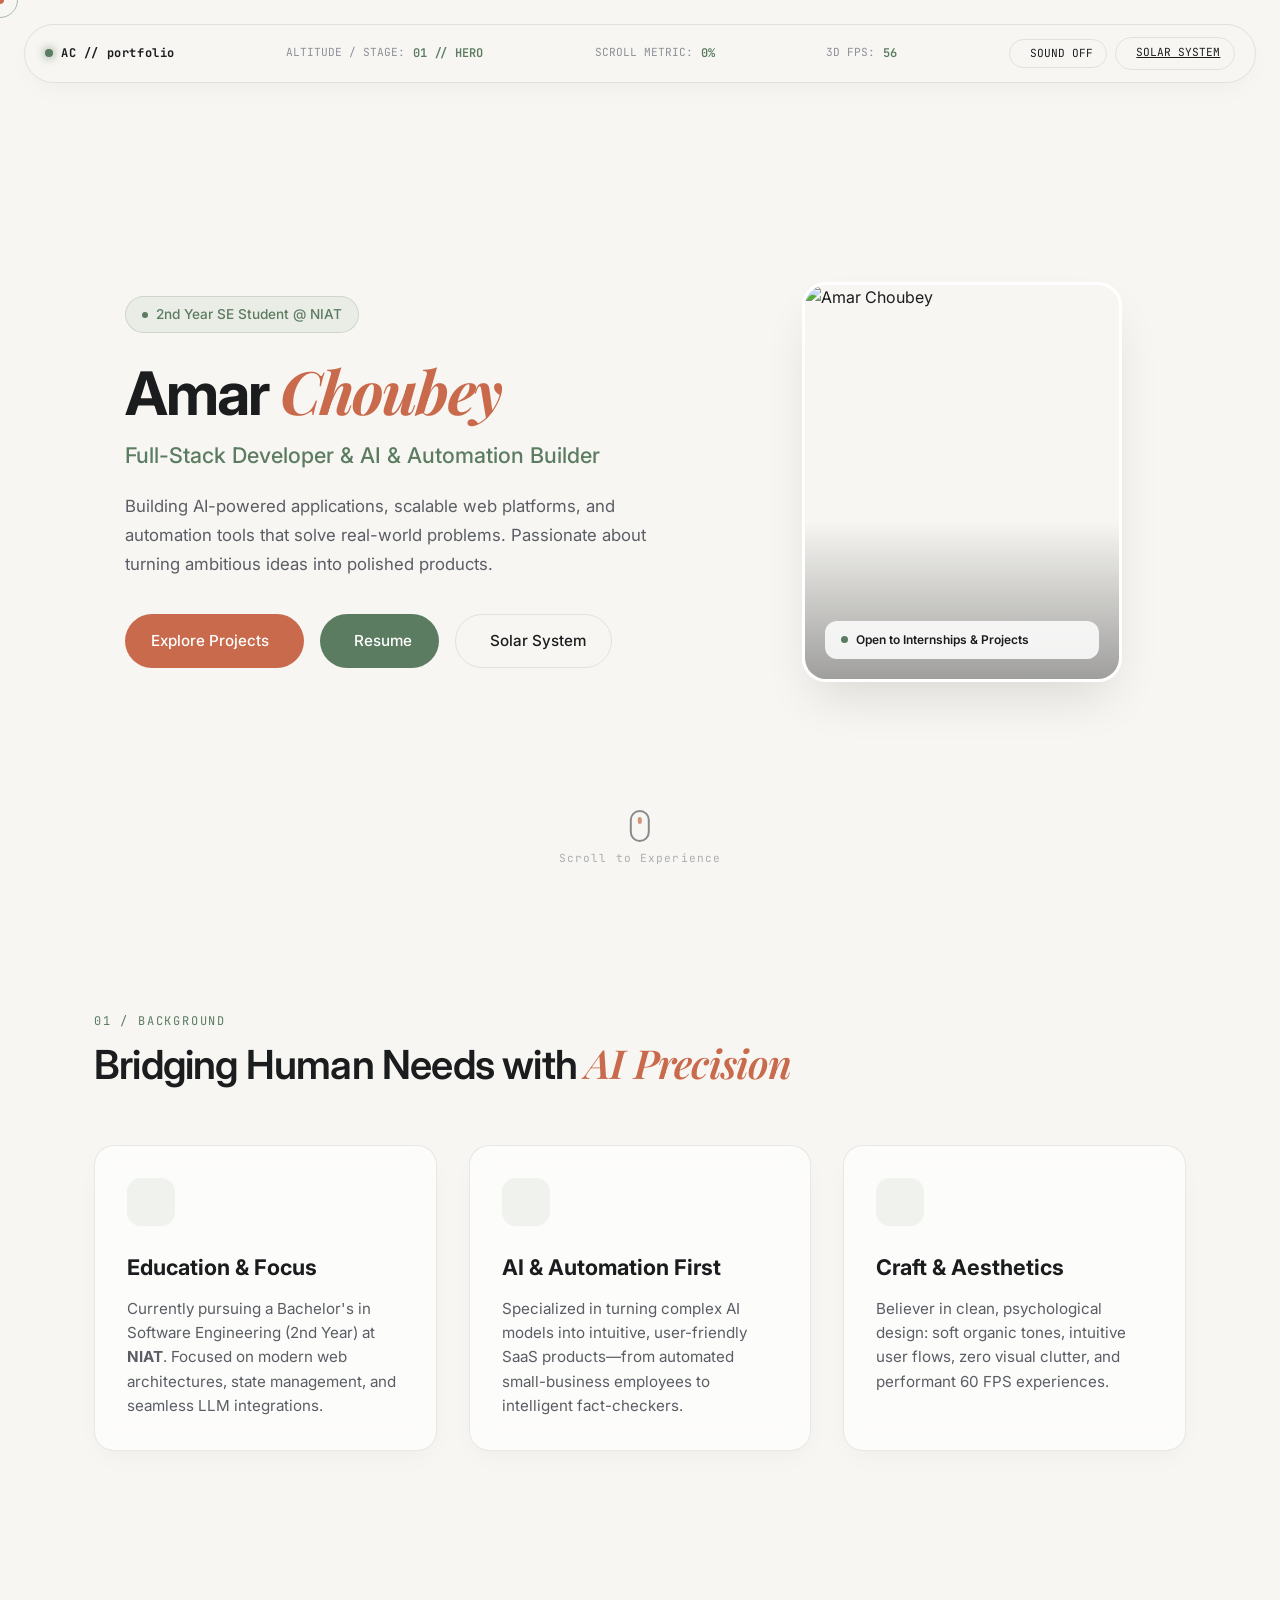
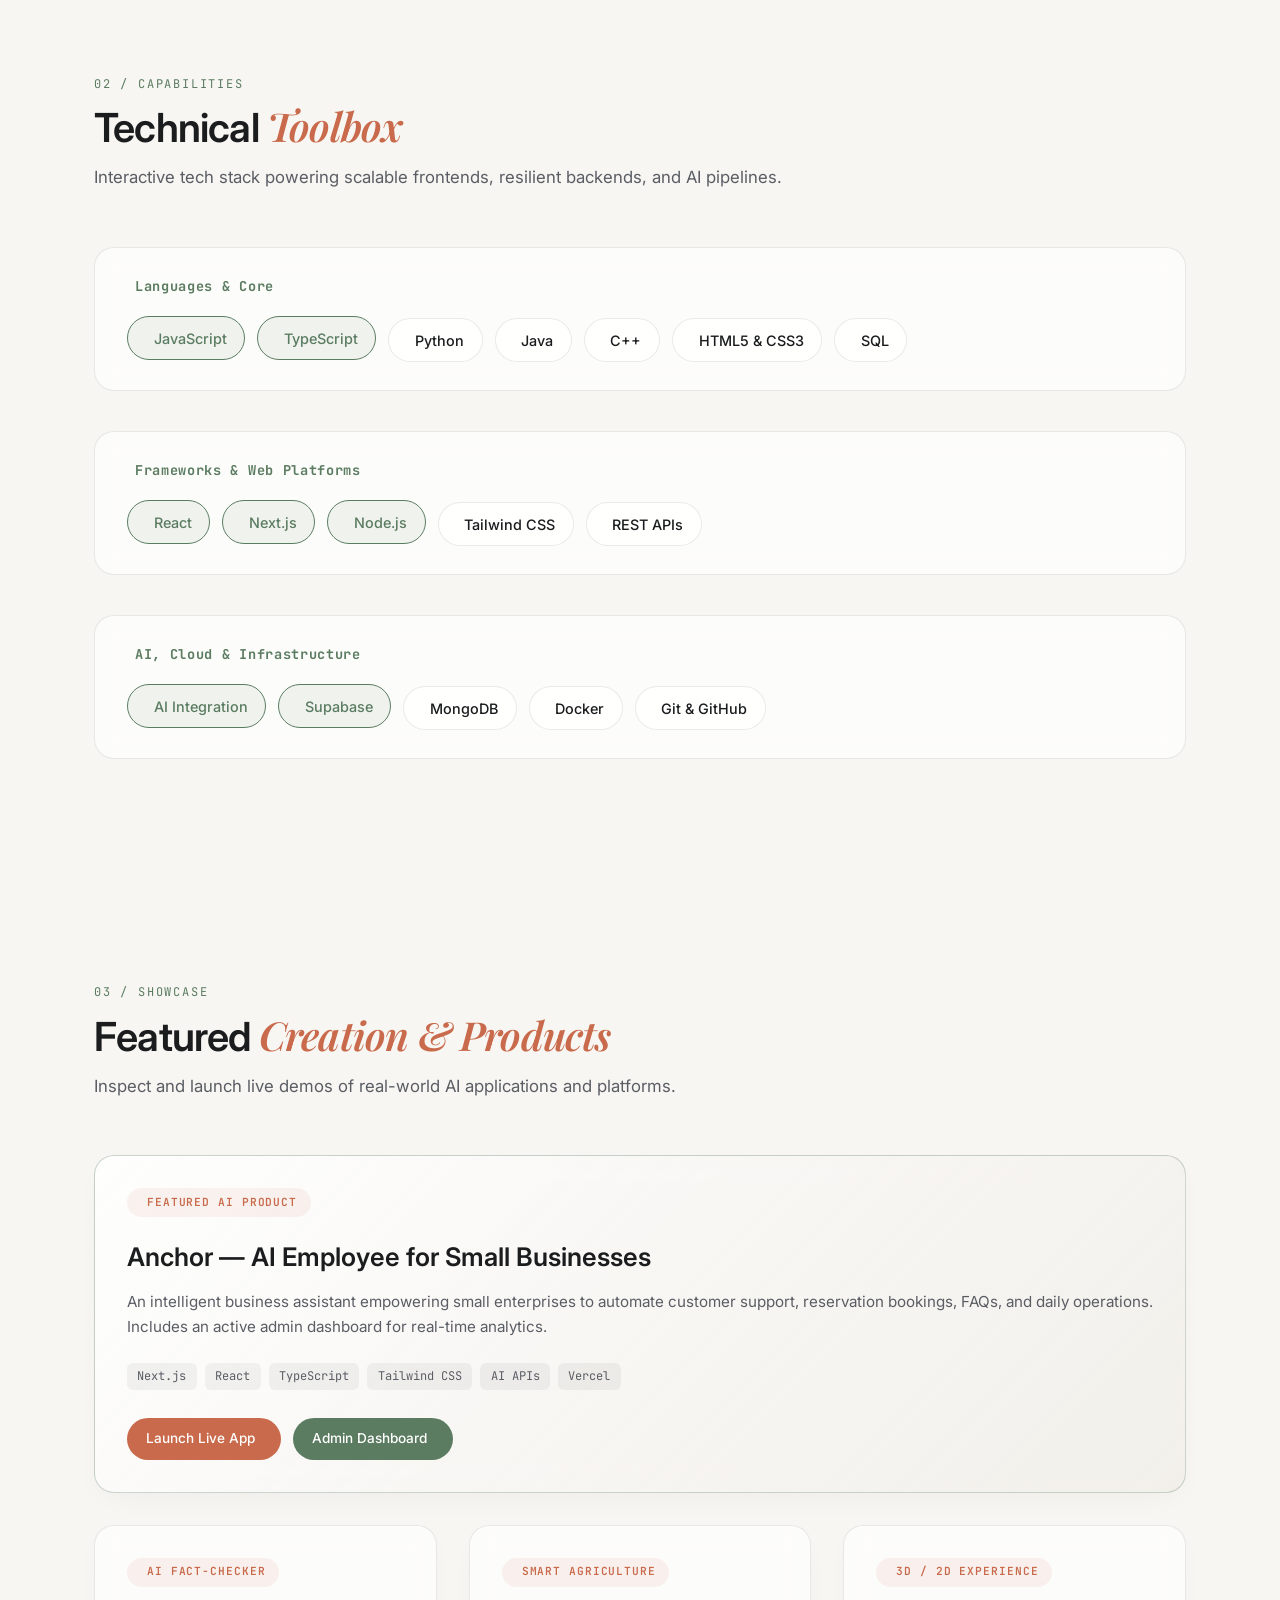
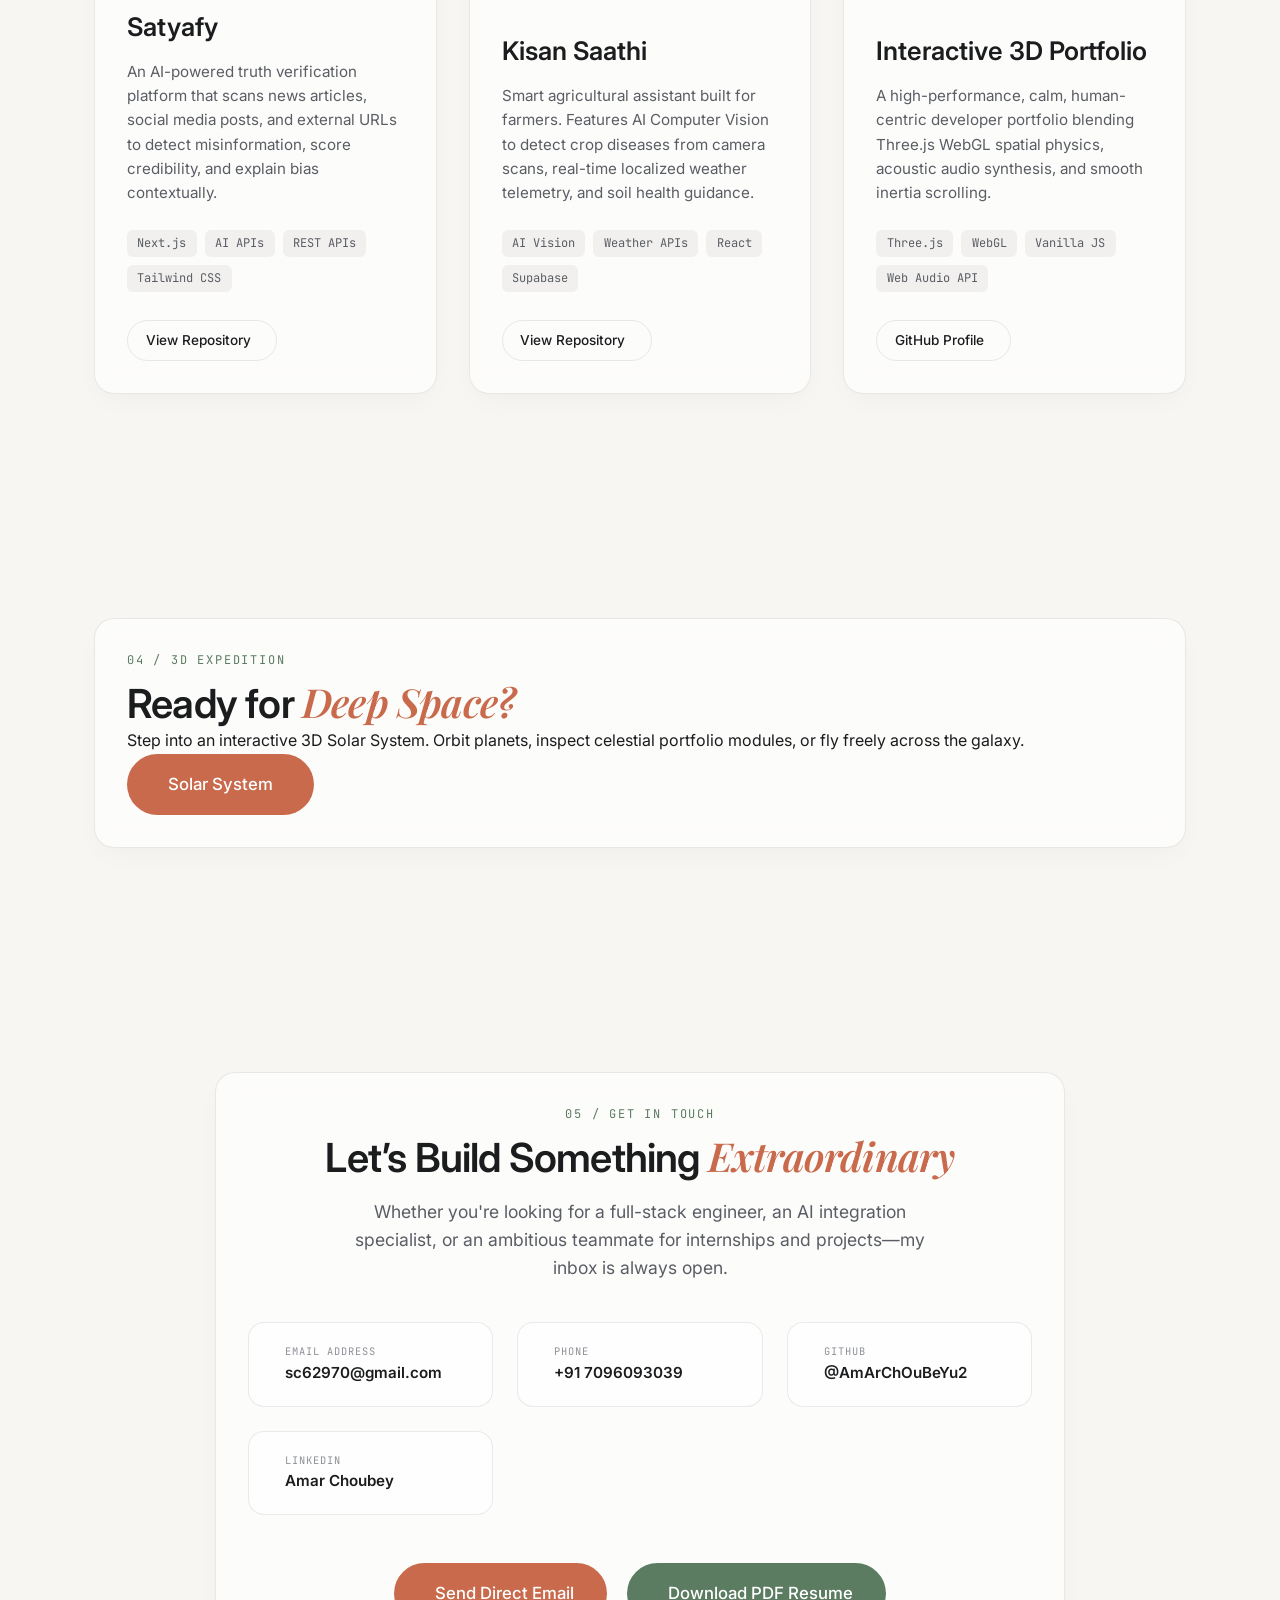
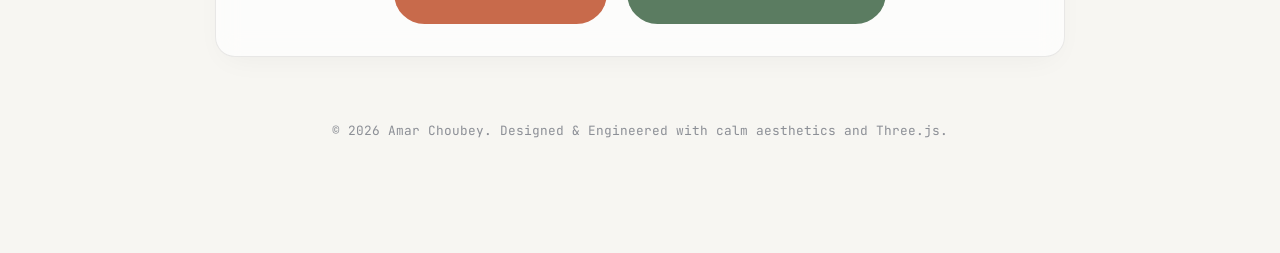
==== index.html @ ba756293 "Initial commit: Amar Choubey 3D/2D Portfolio and NASA Solar System Expedition" ====
<!DOCTYPE html>
<html lang="en">
<head>
    <meta charset="UTF-8">
    <meta name="viewport" content="width=device-width, initial-scale=1.0">
    <title>Amar Choubey — Full-Stack Developer & AI Builder</title>
    <meta name="description" content="Personal Portfolio of Amar Choubey, Software Engineering Student at NIAT, Full-Stack Developer, and AI & Automation Builder.">
    <meta name="author" content="Amar Choubey">
    <meta property="og:title" content="Amar Choubey — Developer & AI Builder">
    <meta property="og:description" content="Building AI-powered applications, scalable web platforms, and automation tools that solve real-world problems.">
    <meta property="og:type" content="website">

    <!-- Google Fonts -->
    <link rel="preconnect" href="https://fonts.googleapis.com">
    <link rel="preconnect" href="https://fonts.gstatic.com" crossorigin>
    <link href="https://fonts.googleapis.com/css2?family=Inter:wght@300;400;500;600;700&family=Playfair+Display:ital,wght@0,500;0,600;0,700;1,400&family=JetBrains+Mono:wght@400;500&display=swap" rel="stylesheet">
    
    <!-- Icons -->
    <script src="https://unpkg.com/lucide@latest"></script>

    <!-- Style -->
    <link rel="stylesheet" href="css/style.css">

    <!-- Three.js & Libraries -->
    <script src="https://cdnjs.cloudflare.com/ajax/libs/three.js/r128/three.min.js"></script>
    <script src="https://cdn.jsdelivr.net/npm/three@0.128.0/examples/js/controls/OrbitControls.js"></script>
    <script src="https://cdnjs.cloudflare.com/ajax/libs/gsap/3.12.2/gsap.min.js"></script>
    <script src="https://cdnjs.cloudflare.com/ajax/libs/gsap/3.12.2/ScrollTrigger.min.js"></script>
</head>
<body class="light-theme">

    <!-- Zero-Style Preloader -->
    <div id="preloader" class="preloader">
        <div class="loader-content">
            <div class="loader-brand">AMAR CHOUBEY</div>
            <div class="loader-track">
                <div id="loader-bar" class="loader-bar"></div>
            </div>
            <div class="loader-status">Initializing WebGL Scene & Acoustic Engine... <span id="loader-percent">0%</span></div>
        </div>
    </div>

    <!-- 3D Canvas Background -->
    <div id="canvas-container"></div>

    <!-- Custom Cursor -->
    <div id="cursor-dot" class="cursor-dot"></div>
    <div id="cursor-ring" class="cursor-ring"></div>

    <!-- Everest-Style Live Telemetry HUD -->
    <aside class="telemetry-hud" id="hud">
        <div class="hud-item brand-badge">
            <span class="pulse-dot"></span> AC // portfolio
        </div>
        <div class="hud-item">
            <span class="hud-label">ALTITUDE / STAGE:</span>
            <span id="hud-stage" class="hud-val">01 // HERO</span>
        </div>
        <div class="hud-item">
            <span class="hud-label">SCROLL METRIC:</span>
            <span id="hud-scroll" class="hud-val">0%</span>
        </div>
        <div class="hud-item">
            <span class="hud-label">3D FPS:</span>
            <span id="hud-fps" class="hud-val">60</span>
        </div>
        <div class="hud-actions">
            <button id="sound-toggle" class="hud-btn" title="Toggle Ambient Audio">
                <i data-lucide="volume-2"></i>
                <span id="sound-state">SOUND OFF</span>
            </button>
            <a href="solar.html" class="hud-btn highlight-btn" title="Launch 3D Solar System">
                <i data-lucide="sun"></i>
                <span>SOLAR SYSTEM</span>
            </a>
        </div>
    </aside>

    <!-- Main Content Layout (Single Seamless Scroll) -->
    <main id="main-content" class="content-wrapper">

        <!-- 1. HERO SECTION -->
        <section id="hero" class="section hero-section" data-stage="01 // HERO">
            <div class="container hero-container">
                <div class="hero-text-block">
                    <div class="badge-pill">
                        <span class="badge-status"></span> 2nd Year SE Student @ NIAT
                    </div>
                    <h1 class="hero-title">
                        Amar <span class="text-serif text-accent">Choubey</span>
                    </h1>
                    <p class="hero-subtitle">
                        Full-Stack Developer & AI & Automation Builder
                    </p>
                    <p class="hero-bio">
                        Building AI-powered applications, scalable web platforms, and automation tools that solve real-world problems. Passionate about turning ambitious ideas into polished products.
                    </p>
                    <div class="hero-cta-group">
                        <a href="#projects" class="btn btn-primary">
                            <span>Explore Projects</span>
                            <i data-lucide="arrow-down-right"></i>
                        </a>
                        <a href="Amar Choubey Resume.pdf" download target="_blank" class="btn btn-secondary">
                            <i data-lucide="file-text"></i>
                            <span>Resume</span>
                        </a>
                        <a href="solar.html" class="btn btn-ghost">
                            <i data-lucide="sun"></i>
                            <span>Solar System</span>
                        </a>
                    </div>
                </div>

                <div class="hero-visual-card">
                    <div class="image-frame-container" id="profile-frame">
                        <img src="My Image.png" alt="Amar Choubey" class="profile-img">
                        <div class="frame-glass-overlay"></div>
                        <div class="frame-tag">
                            <span class="tag-dot"></span> Open to Internships & Projects
                        </div>
                    </div>
                </div>
            </div>
            
            <div class="scroll-indicator">
                <span class="mouse-icon"><span class="wheel"></span></span>
                <span class="scroll-text">Scroll to Experience</span>
            </div>
        </section>

        <!-- 2. ABOUT & PHILOSOPHY SECTION -->
        <section id="about" class="section about-section" data-stage="02 // ABOUT">
            <div class="container">
                <div class="section-header">
                    <span class="section-tag">01 / BACKGROUND</span>
                    <h2 class="section-title">Bridging Human Needs with <span class="text-serif text-accent">AI Precision</span></h2>
                </div>

                <div class="about-grid">
                    <div class="about-card glass-card">
                        <div class="card-icon"><i data-lucide="graduation-cap"></i></div>
                        <h3>Education & Focus</h3>
                        <p>Currently pursuing a Bachelor's in Software Engineering (2nd Year) at <strong>NIAT</strong>. Focused on modern web architectures, state management, and seamless LLM integrations.</p>
                    </div>

                    <div class="about-card glass-card">
                        <div class="card-icon"><i data-lucide="cpu"></i></div>
                        <h3>AI & Automation First</h3>
                        <p>Specialized in turning complex AI models into intuitive, user-friendly SaaS products—from automated small-business employees to intelligent fact-checkers.</p>
                    </div>

                    <div class="about-card glass-card">
                        <div class="card-icon"><i data-lucide="sparkles"></i></div>
                        <h3>Craft & Aesthetics</h3>
                        <p>Believer in clean, psychological design: soft organic tones, intuitive user flows, zero visual clutter, and performant 60 FPS experiences.</p>
                    </div>
                </div>
            </div>
        </section>

        <!-- 3. SKILLS MATRIX SECTION -->
        <section id="skills" class="section skills-section" data-stage="03 // SKILLS">
            <div class="container">
                <div class="section-header">
                    <span class="section-tag">02 / CAPABILITIES</span>
                    <h2 class="section-title">Technical <span class="text-serif text-accent">Toolbox</span></h2>
                    <p class="section-desc">Interactive tech stack powering scalable frontends, resilient backends, and AI pipelines.</p>
                </div>

                <div class="skills-categories">
                    <div class="skill-group">
                        <h4 class="group-title"><i data-lucide="code"></i> Languages & Core</h4>
                        <div class="skills-flex">
                            <span class="skill-chip active" data-skill="JavaScript"><i data-lucide="file-code"></i> JavaScript</span>
                            <span class="skill-chip active" data-skill="TypeScript"><i data-lucide="file-code-2"></i> TypeScript</span>
                            <span class="skill-chip" data-skill="Python"><i data-lucide="terminal"></i> Python</span>
                            <span class="skill-chip" data-skill="Java"><i data-lucide="coffee"></i> Java</span>
                            <span class="skill-chip" data-skill="C++"><i data-lucide="cpu"></i> C++</span>
                            <span class="skill-chip" data-skill="HTML5 & CSS3"><i data-lucide="layout"></i> HTML5 & CSS3</span>
                            <span class="skill-chip" data-skill="SQL"><i data-lucide="database"></i> SQL</span>
                        </div>
                    </div>

                    <div class="skill-group">
                        <h4 class="group-title"><i data-lucide="layers"></i> Frameworks & Web Platforms</h4>
                        <div class="skills-flex">
                            <span class="skill-chip active" data-skill="React"><i data-lucide="atom"></i> React</span>
                            <span class="skill-chip active" data-skill="Next.js"><i data-lucide="globe"></i> Next.js</span>
                            <span class="skill-chip active" data-skill="Node.js"><i data-lucide="server"></i> Node.js</span>
                            <span class="skill-chip" data-skill="Tailwind CSS"><i data-lucide="palette"></i> Tailwind CSS</span>
                            <span class="skill-chip" data-skill="REST APIs"><i data-lucide="arrow-left-right"></i> REST APIs</span>
                        </div>
                    </div>

                    <div class="skill-group">
                        <h4 class="group-title"><i data-lucide="bot"></i> AI, Cloud & Infrastructure</h4>
                        <div class="skills-flex">
                            <span class="skill-chip active" data-skill="AI Integration"><i data-lucide="brain-circuit"></i> AI Integration</span>
                            <span class="skill-chip active" data-skill="Supabase"><i data-lucide="database"></i> Supabase</span>
                            <span class="skill-chip" data-skill="MongoDB"><i data-lucide="hard-drive"></i> MongoDB</span>
                            <span class="skill-chip" data-skill="Docker"><i data-lucide="container"></i> Docker</span>
                            <span class="skill-chip" data-skill="Git & GitHub"><i data-lucide="git-branch"></i> Git & GitHub</span>
                        </div>
                    </div>
                </div>
            </div>
        </section>

        <!-- 4. FEATURED PROJECTS SECTION -->
        <section id="projects" class="section projects-section" data-stage="04 // PROJECTS">
            <div class="container">
                <div class="section-header">
                    <span class="section-tag">03 / SHOWCASE</span>
                    <h2 class="section-title">Featured <span class="text-serif text-accent">Creation & Products</span></h2>
                    <p class="section-desc">Inspect and launch live demos of real-world AI applications and platforms.</p>
                </div>

                <div class="projects-deck" id="projects-deck">

                    <!-- Project 1: Anchor (Featured) -->
                    <article class="project-card glass-card featured-project" data-project="anchor">
                        <div class="card-badge"><i data-lucide="star"></i> FEATURED AI PRODUCT</div>
                        <div class="card-content">
                            <h3 class="project-title">Anchor — AI Employee for Small Businesses</h3>
                            <p class="project-desc">
                                An intelligent business assistant empowering small enterprises to automate customer support, reservation bookings, FAQs, and daily operations. Includes an active admin dashboard for real-time analytics.
                            </p>
                            <div class="project-tags">
                                <span>Next.js</span>
                                <span>React</span>
                                <span>TypeScript</span>
                                <span>Tailwind CSS</span>
                                <span>AI APIs</span>
                                <span>Vercel</span>
                            </div>
                            <div class="project-actions">
                                <a href="https://anchor-fawn-tau.vercel.app/" target="_blank" rel="noopener" class="btn btn-sm btn-primary">
                                    <span>Launch Live App</span>
                                    <i data-lucide="external-link"></i>
                                </a>
                                <a href="https://anchor-fawn-tau.vercel.app/dashboard" target="_blank" rel="noopener" class="btn btn-sm btn-secondary">
                                    <span>Admin Dashboard</span>
                                    <i data-lucide="layout-dashboard"></i>
                                </a>
                            </div>
                        </div>
                    </article>

                    <!-- Project 2: Satyafy -->
                    <article class="project-card glass-card" data-project="satyafy">
                        <div class="card-badge"><i data-lucide="shield-check"></i> AI FACT-CHECKER</div>
                        <div class="card-content">
                            <h3 class="project-title">Satyafy</h3>
                            <p class="project-desc">
                                An AI-powered truth verification platform that scans news articles, social media posts, and external URLs to detect misinformation, score credibility, and explain bias contextually.
                            </p>
                            <div class="project-tags">
                                <span>Next.js</span>
                                <span>AI APIs</span>
                                <span>REST APIs</span>
                                <span>Tailwind CSS</span>
                            </div>
                            <div class="project-actions">
                                <a href="https://github.com/AmArChOuBeYu2" target="_blank" rel="noopener" class="btn btn-sm btn-outline">
                                    <span>View Repository</span>
                                    <i data-lucide="github"></i>
                                </a>
                            </div>
                        </div>
                    </article>

                    <!-- Project 3: Kisan Saathi -->
                    <article class="project-card glass-card" data-project="kisan-saathi">
                        <div class="card-badge"><i data-lucide="sprout"></i> SMART AGRICULTURE</div>
                        <div class="card-content">
                            <h3 class="project-title">Kisan Saathi</h3>
                            <p class="project-desc">
                                Smart agricultural assistant built for farmers. Features AI Computer Vision to detect crop diseases from camera scans, real-time localized weather telemetry, and soil health guidance.
                            </p>
                            <div class="project-tags">
                                <span>AI Vision</span>
                                <span>Weather APIs</span>
                                <span>React</span>
                                <span>Supabase</span>
                            </div>
                            <div class="project-actions">
                                <a href="https://github.com/AmArChOuBeYu2" target="_blank" rel="noopener" class="btn btn-sm btn-outline">
                                    <span>View Repository</span>
                                    <i data-lucide="github"></i>
                                </a>
                            </div>
                        </div>
                    </article>

                    <!-- Project 4: Interactive 3D Portfolio -->
                    <article class="project-card glass-card" data-project="portfolio">
                        <div class="card-badge"><i data-lucide="box"></i> 3D / 2D EXPERIENCE</div>
                        <div class="card-content">
                            <h3 class="project-title">Interactive 3D Portfolio</h3>
                            <p class="project-desc">
                                A high-performance, calm, human-centric developer portfolio blending Three.js WebGL spatial physics, acoustic audio synthesis, and smooth inertia scrolling.
                            </p>
                            <div class="project-tags">
                                <span>Three.js</span>
                                <span>WebGL</span>
                                <span>Vanilla JS</span>
                                <span>Web Audio API</span>
                            </div>
                            <div class="project-actions">
                                <a href="https://github.com/AmArChOuBeYu2" target="_blank" rel="noopener" class="btn btn-sm btn-outline">
                                    <span>GitHub Profile</span>
                                    <i data-lucide="github"></i>
                                </a>
                            </div>
                        </div>
                    </article>

                </div>
            </div>
        </section>

        <!-- 5. SOLAR SYSTEM LAUNCH CTA SECTION -->
        <section id="solar-cta" class="section solar-cta-section" data-stage="05 // SOLAR SYSTEM">
            <div class="container">
                <div class="solar-banner glass-card">
                    <div class="solar-banner-content">
                        <span class="section-tag">04 / 3D EXPEDITION</span>
                        <h2 class="section-title">Ready for <span class="text-serif text-accent">Deep Space?</span></h2>
                        <p class="solar-banner-desc">
                            Step into an interactive 3D Solar System. Orbit planets, inspect celestial portfolio modules, or fly freely across the galaxy.
                        </p>
                        <a href="solar.html" class="btn btn-primary btn-lg solar-launch-btn">
                            <i data-lucide="sun"></i>
                            <span>Solar System</span>
                            <i data-lucide="arrow-right"></i>
                        </a>
                    </div>
                </div>
            </div>
        </section>

        <!-- 6. CONTACT & FOOTER SECTION -->
        <section id="contact" class="section contact-section" data-stage="06 // CONTACT">
            <div class="container">
                <div class="contact-card glass-card">
                    <div class="contact-header">
                        <span class="section-tag">05 / GET IN TOUCH</span>
                        <h2 class="section-title">Let’s Build Something <span class="text-serif text-accent">Extraordinary</span></h2>
                        <p class="contact-text">
                            Whether you're looking for a full-stack engineer, an AI integration specialist, or an ambitious teammate for internships and projects—my inbox is always open.
                        </p>
                    </div>

                    <div class="contact-details">
                        <a href="mailto:sc62970@gmail.com" class="contact-item">
                            <i data-lucide="mail"></i>
                            <div>
                                <span class="item-label">EMAIL ADDRESS</span>
                                <span class="item-val">sc62970@gmail.com</span>
                            </div>
                        </a>

                        <a href="tel:7096093039" class="contact-item">
                            <i data-lucide="phone"></i>
                            <div>
                                <span class="item-label">PHONE</span>
                                <span class="item-val">+91 7096093039</span>
                            </div>
                        </a>

                        <a href="https://github.com/AmArChOuBeYu2" target="_blank" rel="noopener" class="contact-item">
                            <i data-lucide="github"></i>
                            <div>
                                <span class="item-label">GITHUB</span>
                                <span class="item-val">@AmArChOuBeYu2</span>
                            </div>
                        </a>

                        <a href="https://www.linkedin.com/in/amar-choubey/" target="_blank" rel="noopener" class="contact-item">
                            <i data-lucide="linkedin"></i>
                            <div>
                                <span class="item-label">LINKEDIN</span>
                                <span class="item-val">Amar Choubey</span>
                            </div>
                        </a>
                    </div>

                    <div class="contact-actions">
                        <a href="mailto:sc62970@gmail.com" class="btn btn-primary btn-lg">
                            <i data-lucide="send"></i>
                            <span>Send Direct Email</span>
                        </a>
                        <a href="Amar Choubey Resume.pdf" download target="_blank" class="btn btn-secondary btn-lg">
                            <i data-lucide="download"></i>
                            <span>Download PDF Resume</span>
                        </a>
                    </div>
                </div>

                <footer class="footer">
                    <p>© 2026 Amar Choubey. Designed & Engineered with calm aesthetics and Three.js.</p>
                </footer>
            </div>
        </section>

    </main>

    <!-- Application Script Modules -->
    <script src="js/audio.js"></script>
    <script src="js/world.js"></script>
    <script src="js/interactions.js"></script>
    <script src="js/app.js"></script>

    <script>
        // Initialize Lucide Icons
        lucide.createIcons();
    </script>
</body>
</html>
---- css/style.css ----
/* ==========================================================================
   AMAR CHOUBEY — DESIGN SYSTEM & STYLESHEET
   Psychological Color Harmony: Botanical Sage, Warm Terracotta, Warm Alabaster
   ========================================================================== */

:root {
    /* Color Palette */
    --bg-primary: #F7F6F2;
    --bg-secondary: #EFECE6;
    --bg-glass: rgba(247, 246, 242, 0.75);
    --bg-glass-card: rgba(255, 255, 255, 0.65);
    --border-subtle: rgba(27, 28, 30, 0.09);
    --border-hover: rgba(91, 124, 97, 0.4);

    --text-primary: #1B1C1E;
    --text-secondary: #5A5D64;
    --text-muted: #8C8F96;

    /* Psychological Accents */
    --accent-sage: #5B7C61;        /* Serenity, Growth, Focus */
    --accent-sage-light: #7A9E80;
    --accent-sage-bg: rgba(91, 124, 97, 0.08);

    --accent-terracotta: #C86A4B;  /* Warmth, Creativity, Attraction */
    --accent-terracotta-hover: #B55839;
    --accent-terracotta-bg: rgba(200, 106, 75, 0.08);

    /* Fonts */
    --font-sans: 'Inter', -apple-system, BlinkMacSystemFont, 'Segoe UI', Roboto, sans-serif;
    --font-serif: 'Playfair Display', Georgia, serif;
    --font-mono: 'JetBrains Mono', monospace;

    /* Transitions & Shadows */
    --transition-smooth: all 0.35s cubic-bezier(0.16, 1, 0.3, 1);
    --shadow-soft: 0 10px 30px -10px rgba(0, 0, 0, 0.05);
    --shadow-hover: 0 20px 40px -15px rgba(91, 124, 97, 0.15);
}

/* Base Reset */
*, *::before, *::after {
    box-sizing: border-box;
    margin: 0;
    padding: 0;
}

html {
    scroll-behavior: smooth;
    font-size: 16px;
}

body {
    font-family: var(--font-sans);
    background-color: var(--bg-primary);
    color: var(--text-primary);
    line-height: 1.6;
    overflow-x: hidden;
    -webkit-font-smoothing: antialiased;
}

/* Custom Selection */
::selection {
    background: var(--accent-sage-bg);
    color: var(--accent-sage);
}

/* 3D Canvas Background */
#canvas-container {
    position: fixed;
    top: 0;
    left: 0;
    width: 100vw;
    height: 100vh;
    z-index: -1;
    pointer-events: auto;
}

/* Custom Cursor */
.cursor-dot, .cursor-ring {
    position: fixed;
    top: 0;
    left: 0;
    transform: translate(-50%, -50%);
    border-radius: 50%;
    pointer-events: none;
    z-index: 9999;
    transition: transform 0.15s ease-out, opacity 0.3s ease;
}

.cursor-dot {
    width: 8px;
    height: 8px;
    background-color: var(--accent-terracotta);
}

.cursor-ring {
    width: 36px;
    height: 36px;
    border: 1.5px solid var(--accent-sage);
    opacity: 0.5;
}

body:hover .cursor-dot { opacity: 1; }

/* Preloader */
.preloader {
    position: fixed;
    inset: 0;
    background-color: var(--bg-primary);
    z-index: 10000;
    display: flex;
    align-items: center;
    justify-content: center;
    transition: opacity 0.6s ease, visibility 0.6s ease;
}

.preloader.hidden {
    opacity: 0;
    visibility: hidden;
}

.loader-content {
    width: 320px;
    text-align: center;
}

.loader-brand {
    font-family: var(--font-mono);
    font-size: 0.9rem;
    letter-spacing: 0.25em;
    color: var(--text-primary);
    font-weight: 700;
    margin-bottom: 1.5rem;
}

.loader-track {
    width: 100%;
    height: 3px;
    background: rgba(27, 28, 30, 0.08);
    border-radius: 3px;
    overflow: hidden;
    margin-bottom: 1rem;
}

.loader-bar {
    width: 0%;
    height: 100%;
    background: var(--accent-sage);
    transition: width 0.2s ease;
}

.loader-status {
    font-family: var(--font-mono);
    font-size: 0.75rem;
    color: var(--text-secondary);
}

/* Everest-Style Telemetry HUD */
.telemetry-hud {
    position: fixed;
    top: 1.5rem;
    left: 1.5rem;
    right: 1.5rem;
    display: flex;
    align-items: center;
    justify-content: space-between;
    padding: 0.75rem 1.25rem;
    background: var(--bg-glass);
    backdrop-filter: blur(16px);
    -webkit-backdrop-filter: blur(16px);
    border: 1px solid var(--border-subtle);
    border-radius: 100px;
    z-index: 1000;
    box-shadow: var(--shadow-soft);
}

.hud-item {
    display: flex;
    align-items: center;
    gap: 0.5rem;
    font-family: var(--font-mono);
    font-size: 0.75rem;
}

.brand-badge {
    font-weight: 700;
    color: var(--text-primary);
    letter-spacing: 0.05em;
}

.pulse-dot {
    width: 8px;
    height: 8px;
    border-radius: 50%;
    background-color: var(--accent-sage);
    box-shadow: 0 0 10px var(--accent-sage);
    animation: pulse 2s infinite;
}

@keyframes pulse {
    0% { transform: scale(0.95); opacity: 0.8; }
    50% { transform: scale(1.2); opacity: 1; }
    100% { transform: scale(0.95); opacity: 0.8; }
}

.hud-label { color: var(--text-muted); font-size: 0.7rem; }
.hud-val { color: var(--accent-sage); font-weight: 600; }

.hud-actions {
    display: flex;
    align-items: center;
    gap: 0.5rem;
}

.hud-btn {
    background: transparent;
    border: 1px solid var(--border-subtle);
    border-radius: 50px;
    padding: 0.4rem 0.85rem;
    font-family: var(--font-mono);
    font-size: 0.7rem;
    color: var(--text-primary);
    display: inline-flex;
    align-items: center;
    gap: 0.4rem;
    cursor: pointer;
    transition: var(--transition-smooth);
}

.hud-btn:hover {
    background: var(--accent-sage-bg);
    border-color: var(--accent-sage);
    color: var(--accent-sage);
}

.hud-btn svg { width: 14px; height: 14px; }

/* Container & Sections */
.container {
    max-width: 1140px;
    margin: 0 auto;
    padding: 0 1.5rem;
}

.section {
    padding: 7rem 0;
    position: relative;
}

.text-serif { font-family: var(--font-serif); font-style: italic; }
.text-accent { color: var(--accent-terracotta); }

.section-header {
    margin-bottom: 3.5rem;
}

.section-tag {
    font-family: var(--font-mono);
    font-size: 0.75rem;
    letter-spacing: 0.15em;
    color: var(--accent-sage);
    display: block;
    margin-bottom: 0.5rem;
}

.section-title {
    font-size: 2.5rem;
    font-weight: 600;
    letter-spacing: -0.02em;
    color: var(--text-primary);
    line-height: 1.2;
}

.section-desc {
    color: var(--text-secondary);
    font-size: 1.05rem;
    margin-top: 0.75rem;
}

/* Glass Card Component */
.glass-card {
    background: var(--bg-glass-card);
    backdrop-filter: blur(12px);
    -webkit-backdrop-filter: blur(12px);
    border: 1px solid var(--border-subtle);
    border-radius: 20px;
    padding: 2rem;
    box-shadow: var(--shadow-soft);
    transition: var(--transition-smooth);
}

.glass-card:hover {
    border-color: var(--border-hover);
    box-shadow: var(--shadow-hover);
    transform: translateY(-4px);
}

/* Buttons */
.btn {
    display: inline-flex;
    align-items: center;
    justify-content: center;
    gap: 0.5rem;
    padding: 0.85rem 1.6rem;
    border-radius: 100px;
    font-weight: 500;
    font-size: 0.95rem;
    text-decoration: none;
    cursor: pointer;
    border: 1px solid transparent;
    transition: var(--transition-smooth);
}

.btn svg { width: 18px; height: 18px; }

.btn-primary {
    background-color: var(--accent-terracotta);
    color: #FFF;
}
.btn-primary:hover {
    background-color: var(--accent-terracotta-hover);
    box-shadow: 0 10px 25px rgba(200, 106, 75, 0.3);
    transform: translateY(-2px);
}

.btn-secondary {
    background-color: var(--accent-sage);
    color: #FFF;
}
.btn-secondary:hover {
    background-color: var(--accent-sage-light);
    box-shadow: 0 10px 25px rgba(91, 124, 97, 0.3);
    transform: translateY(-2px);
}

.btn-ghost {
    background: transparent;
    color: var(--text-primary);
    border-color: var(--border-subtle);
}
.btn-ghost:hover {
    background: rgba(27, 28, 30, 0.04);
    border-color: var(--text-primary);
}

.btn-outline {
    background: transparent;
    color: var(--text-primary);
    border-color: var(--border-subtle);
}
.btn-outline:hover {
    border-color: var(--accent-sage);
    color: var(--accent-sage);
}

.btn-sm {
    padding: 0.55rem 1.1rem;
    font-size: 0.85rem;
}
.btn-sm svg { width: 15px; height: 15px; }

.btn-lg {
    padding: 1rem 2rem;
    font-size: 1.05rem;
}

/* 1. Hero Section */
.hero-section {
    min-height: 100vh;
    display: flex;
    align-items: center;
    padding-top: 8rem;
    padding-bottom: 4rem;
}

.hero-container {
    display: grid;
    grid-template-columns: 1.2fr 0.8fr;
    gap: 4rem;
    align-items: center;
}

.badge-pill {
    display: inline-flex;
    align-items: center;
    gap: 0.5rem;
    padding: 0.4rem 1rem;
    background: var(--accent-sage-bg);
    border: 1px solid rgba(91, 124, 97, 0.2);
    border-radius: 100px;
    font-size: 0.85rem;
    color: var(--accent-sage);
    font-weight: 500;
    margin-bottom: 1.5rem;
}

.badge-status {
    width: 6px;
    height: 6px;
    background-color: var(--accent-sage);
    border-radius: 50%;
}

.hero-title {
    font-size: 3.75rem;
    font-weight: 700;
    line-height: 1.1;
    letter-spacing: -0.03em;
    margin-bottom: 0.75rem;
}

.hero-subtitle {
    font-size: 1.35rem;
    color: var(--accent-sage);
    font-weight: 500;
    margin-bottom: 1.25rem;
}

.hero-bio {
    font-size: 1.05rem;
    color: var(--text-secondary);
    max-width: 580px;
    line-height: 1.7;
    margin-bottom: 2.25rem;
}

.hero-cta-group {
    display: flex;
    flex-wrap: wrap;
    gap: 1rem;
}

.hero-visual-card {
    display: flex;
    justify-content: center;
}

.image-frame-container {
    position: relative;
    width: 320px;
    height: 400px;
    border-radius: 24px;
    overflow: hidden;
    box-shadow: 0 25px 50px -12px rgba(0, 0, 0, 0.12);
    border: 3px solid #FFF;
    transition: var(--transition-smooth);
}

.image-frame-container:hover {
    transform: translateY(-8px) rotate(1deg);
    box-shadow: 0 35px 60px -15px rgba(91, 124, 97, 0.25);
}

.profile-img {
    width: 100%;
    height: 100%;
    object-fit: cover;
    display: block;
}

.frame-glass-overlay {
    position: absolute;
    inset: 0;
    background: linear-gradient(180deg, rgba(0,0,0,0) 60%, rgba(27,28,30,0.4) 100%);
}

.frame-tag {
    position: absolute;
    bottom: 1.25rem;
    left: 1.25rem;
    right: 1.25rem;
    padding: 0.6rem 1rem;
    background: rgba(255, 255, 255, 0.85);
    backdrop-filter: blur(10px);
    border-radius: 12px;
    font-size: 0.75rem;
    font-weight: 600;
    color: var(--text-primary);
    display: flex;
    align-items: center;
    gap: 0.5rem;
}

.tag-dot {
    width: 7px;
    height: 7px;
    background-color: var(--accent-sage);
    border-radius: 50%;
}

.scroll-indicator {
    position: absolute;
    bottom: 2rem;
    left: 50%;
    transform: translateX(-50%);
    display: flex;
    flex-direction: column;
    align-items: center;
    gap: 0.5rem;
    opacity: 0.7;
}

.mouse-icon {
    width: 20px;
    height: 32px;
    border: 2px solid var(--text-secondary);
    border-radius: 12px;
    position: relative;
}

.mouse-icon .wheel {
    width: 4px;
    height: 7px;
    background: var(--accent-terracotta);
    border-radius: 2px;
    position: absolute;
    top: 5px;
    left: 50%;
    transform: translateX(-50%);
    animation: scrollWheel 1.5s infinite;
}

@keyframes scrollWheel {
    0% { top: 5px; opacity: 1; }
    100% { top: 16px; opacity: 0; }
}

.scroll-text {
    font-family: var(--font-mono);
    font-size: 0.7rem;
    letter-spacing: 0.1em;
    color: var(--text-muted);
}

/* 2. About Section Grid */
.about-grid {
    display: grid;
    grid-template-columns: repeat(auto-fit, minmax(300px, 1fr));
    gap: 2rem;
}

.about-card .card-icon {
    width: 48px;
    height: 48px;
    border-radius: 14px;
    background: var(--accent-sage-bg);
    color: var(--accent-sage);
    display: flex;
    align-items: center;
    justify-content: center;
    margin-bottom: 1.5rem;
}
.about-card .card-icon svg { width: 24px; height: 24px; }

.about-card h3 {
    font-size: 1.35rem;
    margin-bottom: 0.75rem;
    color: var(--text-primary);
}

.about-card p {
    color: var(--text-secondary);
    font-size: 0.95rem;
    line-height: 1.6;
}

/* 3. Skills Section */
.skills-categories {
    display: flex;
    flex-direction: column;
    gap: 2.5rem;
}

.skill-group {
    background: var(--bg-glass-card);
    backdrop-filter: blur(12px);
    border: 1px solid var(--border-subtle);
    border-radius: 20px;
    padding: 1.75rem 2rem;
}

.group-title {
    font-family: var(--font-mono);
    font-size: 0.85rem;
    letter-spacing: 0.05em;
    color: var(--accent-sage);
    display: flex;
    align-items: center;
    gap: 0.5rem;
    margin-bottom: 1.25rem;
}
.group-title svg { width: 16px; height: 16px; }

.skills-flex {
    display: flex;
    flex-wrap: wrap;
    gap: 0.75rem;
}

.skill-chip {
    padding: 0.6rem 1.1rem;
    border-radius: 100px;
    background: rgba(255, 255, 255, 0.8);
    border: 1px solid var(--border-subtle);
    font-size: 0.9rem;
    font-weight: 500;
    color: var(--text-primary);
    display: inline-flex;
    align-items: center;
    gap: 0.5rem;
    cursor: pointer;
    transition: var(--transition-smooth);
}

.skill-chip svg { width: 16px; height: 16px; color: var(--text-muted); }

.skill-chip:hover, .skill-chip.active {
    background: var(--accent-sage-bg);
    border-color: var(--accent-sage);
    color: var(--accent-sage);
    transform: translateY(-2px);
}

.skill-chip.active svg { color: var(--accent-sage); }

/* 4. Projects Section (Jackie Zhang Deck) */
.projects-deck {
    display: grid;
    grid-template-columns: repeat(auto-fit, minmax(340px, 1fr));
    gap: 2rem;
}

.project-card {
    display: flex;
    flex-direction: column;
    justify-content: space-between;
    position: relative;
    overflow: hidden;
}

.project-card.featured-project {
    grid-column: 1 / -1;
    background: linear-gradient(135deg, rgba(255,255,255,0.85) 0%, rgba(239,236,230,0.7) 100%);
    border: 1.5px solid rgba(91, 124, 97, 0.3);
}

.card-badge {
    align-self: flex-start;
    font-family: var(--font-mono);
    font-size: 0.7rem;
    letter-spacing: 0.08em;
    font-weight: 600;
    padding: 0.35rem 0.85rem;
    border-radius: 100px;
    background: var(--accent-terracotta-bg);
    color: var(--accent-terracotta);
    display: flex;
    align-items: center;
    gap: 0.4rem;
    margin-bottom: 1.25rem;
}
.card-badge svg { width: 13px; height: 13px; }

.project-title {
    font-size: 1.6rem;
    font-weight: 600;
    margin-bottom: 0.75rem;
    color: var(--text-primary);
}

.project-desc {
    color: var(--text-secondary);
    font-size: 0.95rem;
    line-height: 1.6;
    margin-bottom: 1.5rem;
}

.project-tags {
    display: flex;
    flex-wrap: wrap;
    gap: 0.5rem;
    margin-bottom: 1.75rem;
}

.project-tags span {
    font-family: var(--font-mono);
    font-size: 0.75rem;
    padding: 0.25rem 0.65rem;
    border-radius: 6px;
    background: rgba(27, 28, 30, 0.05);
    color: var(--text-secondary);
}

.project-actions {
    display: flex;
    flex-wrap: wrap;
    gap: 0.75rem;
    margin-top: auto;
}

/* 5. Playground Section & Spatial Whispers */
.playground-controls {
    display: flex;
    align-items: center;
    justify-content: space-between;
    margin-bottom: 2rem;
    flex-wrap: wrap;
    gap: 1rem;
}

.pg-info {
    display: flex;
    align-items: center;
    gap: 0.75rem;
    font-size: 0.9rem;
    color: var(--text-secondary);
}
.pg-info svg { color: var(--accent-sage); }

.pg-actions {
    display: flex;
    gap: 0.75rem;
}

.whispers-grid {
    display: grid;
    grid-template-columns: repeat(auto-fill, minmax(260px, 1fr));
    gap: 1.25rem;
}

.whisper-card {
    background: rgba(255, 255, 255, 0.75);
    backdrop-filter: blur(10px);
    border: 1px solid var(--border-subtle);
    border-radius: 16px;
    padding: 1.25rem;
    box-shadow: var(--shadow-soft);
    position: relative;
}

.whisper-author {
    font-family: var(--font-mono);
    font-size: 0.75rem;
    font-weight: 700;
    color: var(--accent-sage);
    margin-bottom: 0.35rem;
    display: flex;
    align-items: center;
    gap: 0.4rem;
}

.whisper-text {
    font-size: 0.9rem;
    color: var(--text-primary);
    line-height: 1.4;
}

/* 6. Contact & Footer */
.contact-card {
    max-width: 850px;
    margin: 0 auto;
    text-align: center;
}

.contact-text {
    color: var(--text-secondary);
    font-size: 1.1rem;
    max-width: 600px;
    margin: 1rem auto 2.5rem auto;
}

.contact-details {
    display: grid;
    grid-template-columns: repeat(auto-fit, minmax(220px, 1fr));
    gap: 1.5rem;
    margin-bottom: 3rem;
    text-align: left;
}

.contact-item {
    display: flex;
    align-items: center;
    gap: 1rem;
    padding: 1.25rem;
    border-radius: 16px;
    background: rgba(255, 255, 255, 0.7);
    border: 1px solid var(--border-subtle);
    text-decoration: none;
    color: var(--text-primary);
    transition: var(--transition-smooth);
}

.contact-item:hover {
    border-color: var(--accent-terracotta);
    transform: translateY(-3px);
    background: #FFF;
}

.contact-item svg {
    width: 24px;
    height: 24px;
    color: var(--accent-terracotta);
}

.item-label {
    display: block;
    font-family: var(--font-mono);
    font-size: 0.65rem;
    letter-spacing: 0.1em;
    color: var(--text-muted);
}

.item-val {
    font-size: 0.95rem;
    font-weight: 600;
}

.contact-actions {
    display: flex;
    justify-content: center;
    gap: 1.25rem;
    flex-wrap: wrap;
}

.footer {
    margin-top: 4rem;
    text-align: center;
    font-family: var(--font-mono);
    font-size: 0.8rem;
    color: var(--text-muted);
}

/* Modal Overlay */
.modal-overlay {
    position: fixed;
    inset: 0;
    background: rgba(27, 28, 30, 0.4);
    backdrop-filter: blur(8px);
    z-index: 10000;
    display: flex;
    align-items: center;
    justify-content: center;
    opacity: 0;
    visibility: hidden;
    transition: var(--transition-smooth);
}

.modal-overlay.active {
    opacity: 1;
    visibility: visible;
}

.modal-box {
    width: 100%;
    max-width: 440px;
    position: relative;
    padding: 2.25rem;
}

.modal-close {
    position: absolute;
    top: 1.25rem;
    right: 1.25rem;
    background: transparent;
    border: none;
    cursor: pointer;
    color: var(--text-muted);
    transition: color 0.2s ease;
}
.modal-close:hover { color: var(--text-primary); }

.modal-box h3 {
    font-size: 1.4rem;
    margin-bottom: 0.5rem;
    display: flex;
    align-items: center;
    gap: 0.5rem;
    color: var(--text-primary);
}
.modal-box h3 svg { color: var(--accent-terracotta); }

.modal-box p {
    font-size: 0.85rem;
    color: var(--text-secondary);
    margin-bottom: 1.5rem;
}

.form-group {
    margin-bottom: 1.25rem;
}

.form-group label {
    display: block;
    font-family: var(--font-mono);
    font-size: 0.75rem;
    color: var(--text-secondary);
    margin-bottom: 0.4rem;
}

.form-group input {
    width: 100%;
    padding: 0.75rem 1rem;
    border-radius: 10px;
    border: 1px solid var(--border-subtle);
    background: rgba(255, 255, 255, 0.9);
    font-family: var(--font-sans);
    font-size: 0.95rem;
    outline: none;
    transition: border-color 0.2s ease;
}

.form-group input:focus {
    border-color: var(--accent-sage);
}

.btn-block { width: 100%; }

/* Responsive Adjustments */
@media (max-width: 900px) {
    .hero-container {
        grid-template-columns: 1fr;
        text-align: center;
        gap: 3rem;
    }
    .hero-bio { margin-left: auto; margin-right: auto; }
    .hero-cta-group { justify-content: center; }
    .hero-title { font-size: 3rem; }
    .telemetry-hud {
        padding: 0.5rem 1rem;
    }
    .hud-item:nth-child(2), .hud-item:nth-child(3) { display: none; }
}

@media (max-width: 600px) {
    .hero-title { font-size: 2.4rem; }
    .section { padding: 4.5rem 0; }
    .image-frame-container { width: 260px; height: 330px; }
}
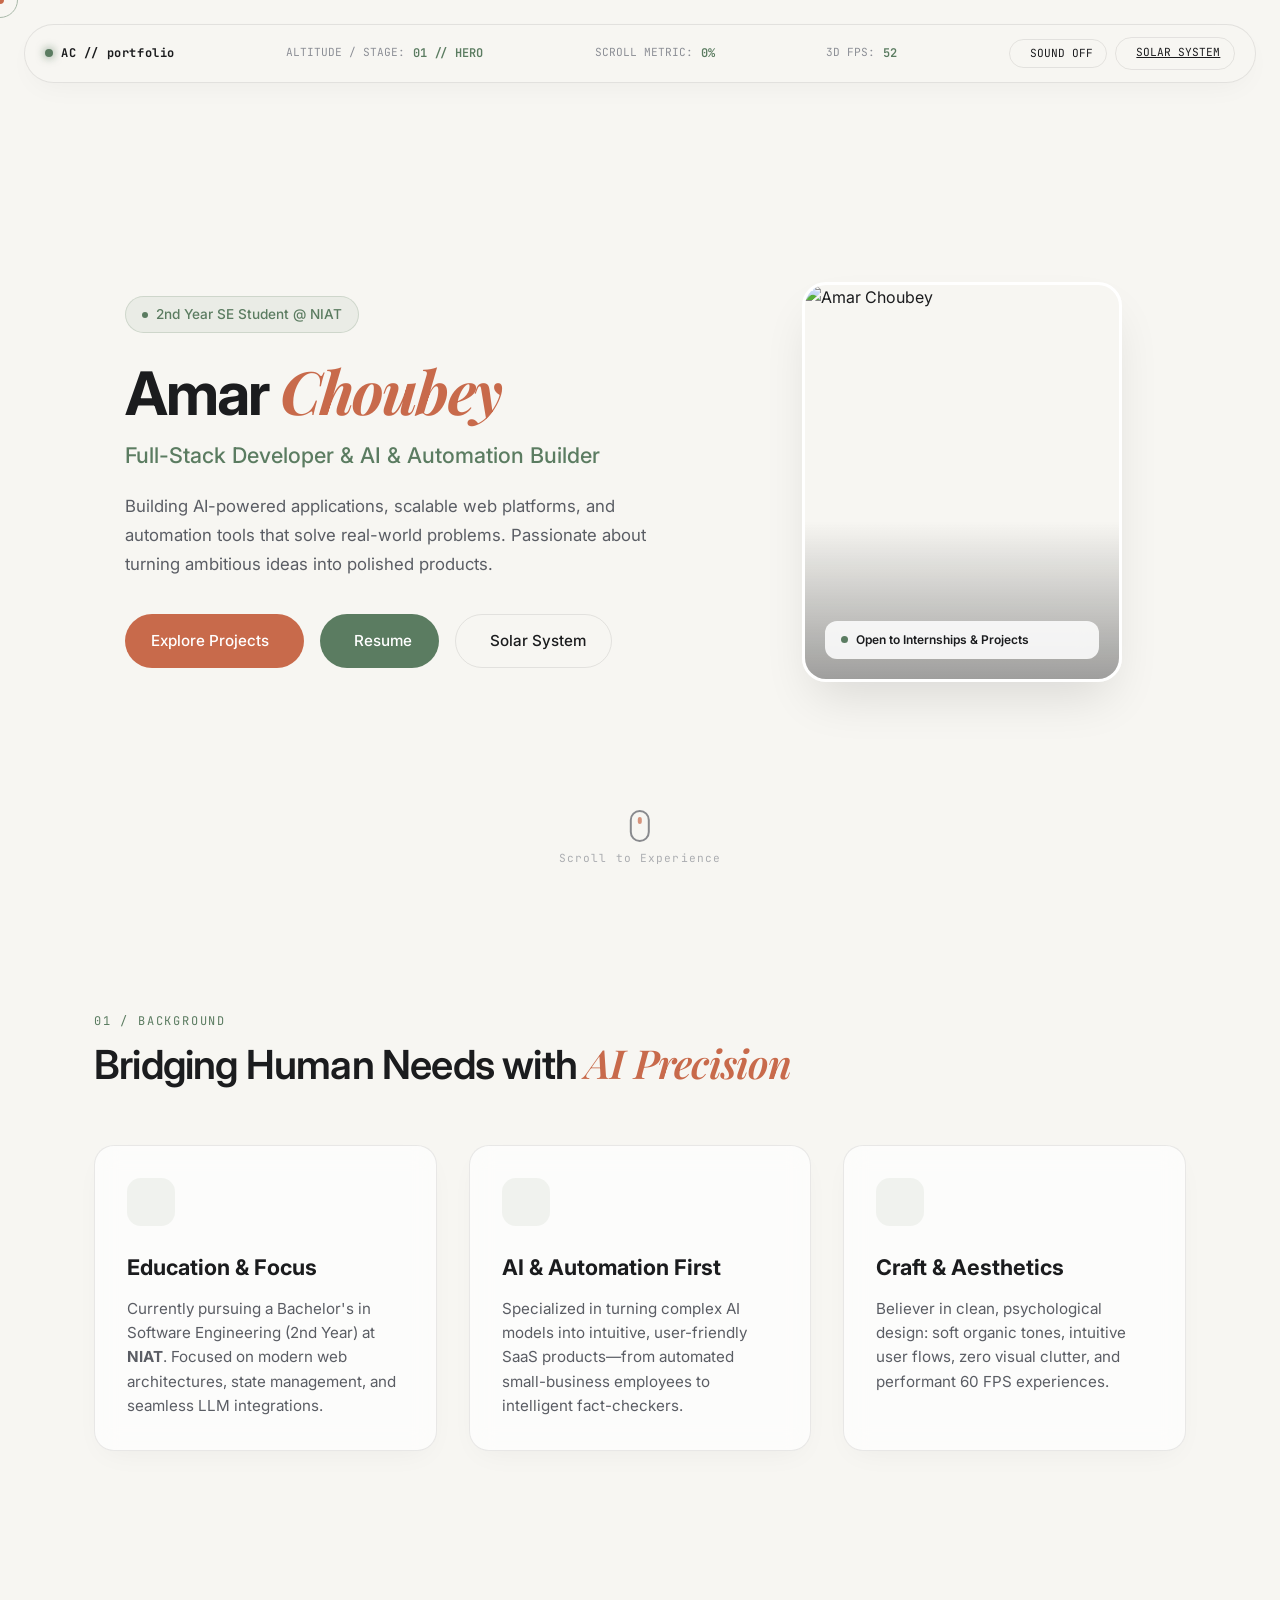
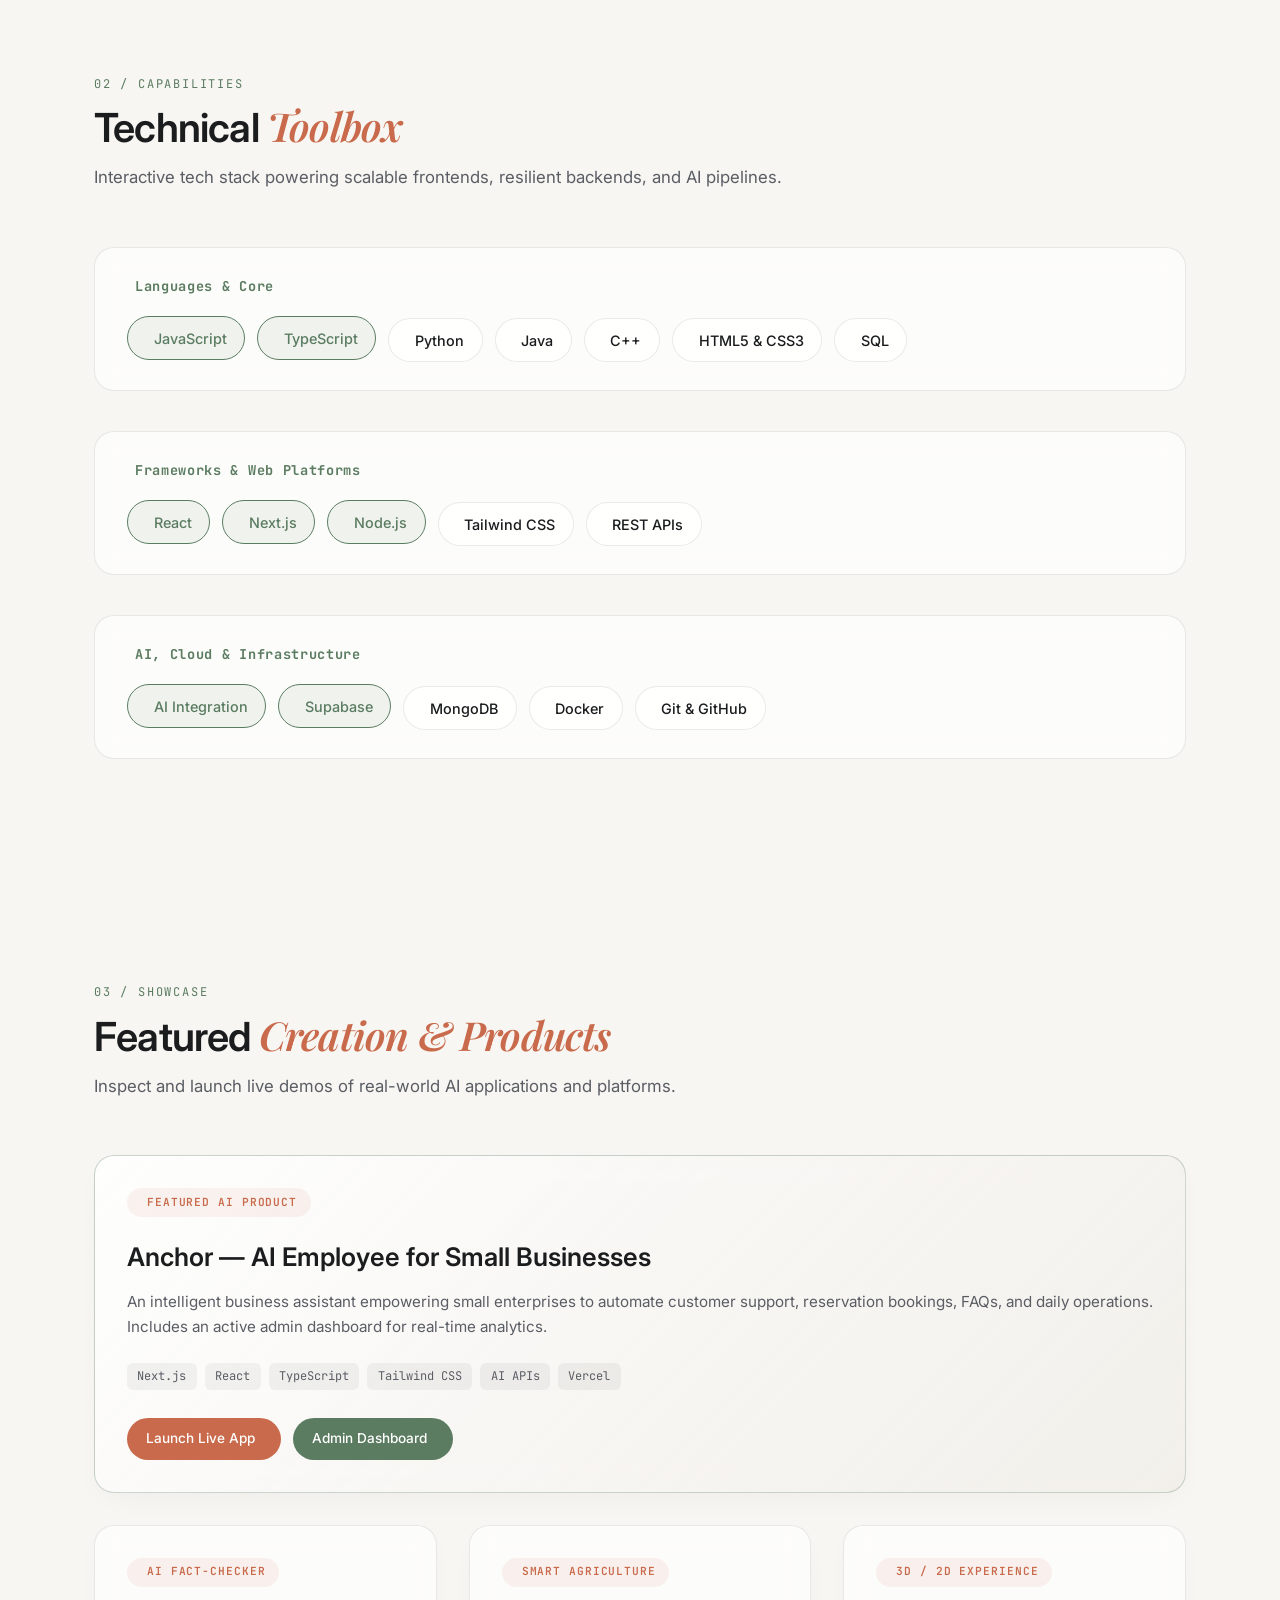
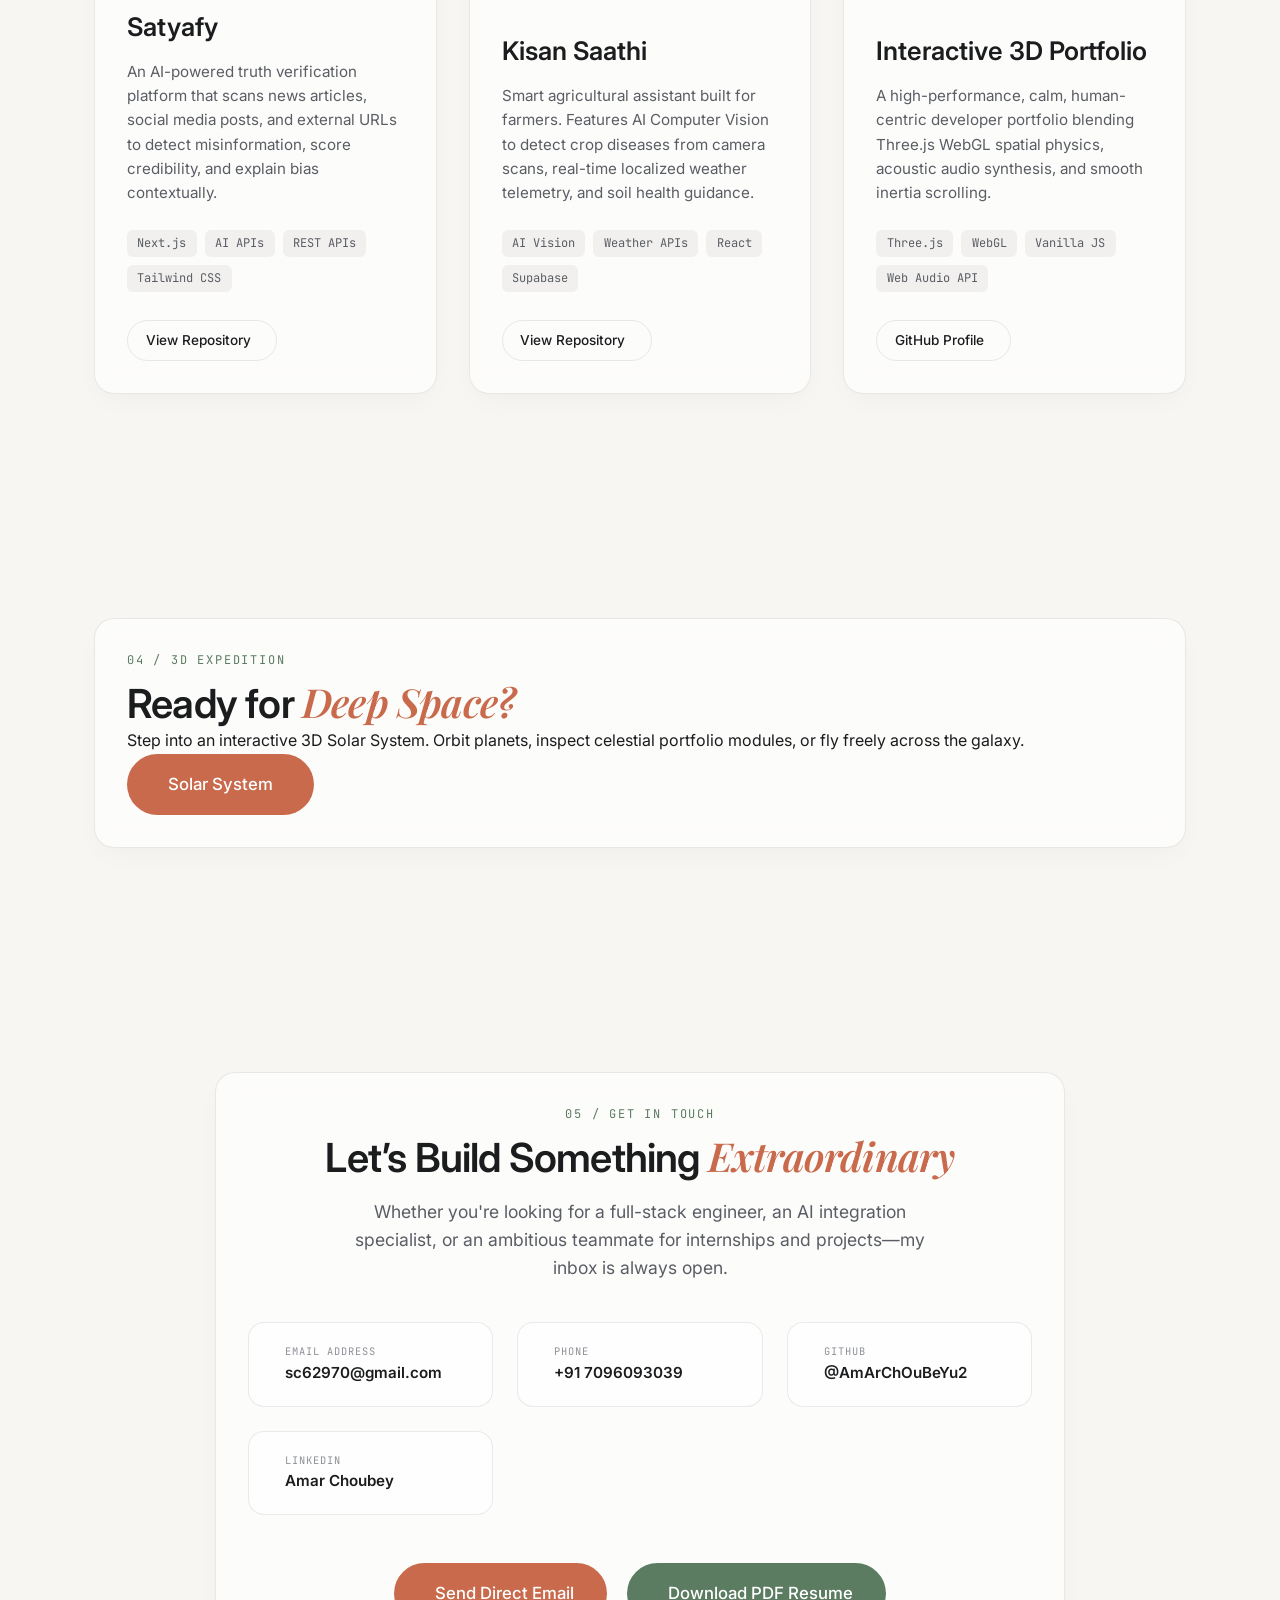
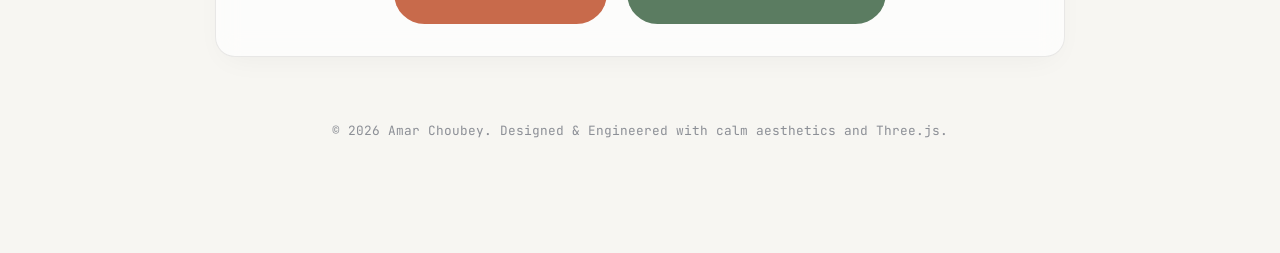
==== commit 521a284e: "Remove artificial preloader delays and implement instant smooth page fade-in transition for maximum " ====
--- a/index.html
+++ b/index.html
@@ -28,17 +28,6 @@
     <script src="https://cdnjs.cloudflare.com/ajax/libs/gsap/3.12.2/ScrollTrigger.min.js"></script>
 </head>
 <body class="light-theme">
-
-    <!-- Zero-Style Preloader -->
-    <div id="preloader" class="preloader">
-        <div class="loader-content">
-            <div class="loader-brand">AMAR CHOUBEY</div>
-            <div class="loader-track">
-                <div id="loader-bar" class="loader-bar"></div>
-            </div>
-            <div class="loader-status">Initializing WebGL Scene & Acoustic Engine... <span id="loader-percent">0%</span></div>
-        </div>
-    </div>
 
     <!-- 3D Canvas Background -->
     <div id="canvas-container"></div>
--- a/css/style.css
+++ b/css/style.css
@@ -55,6 +55,12 @@
     line-height: 1.6;
     overflow-x: hidden;
     -webkit-font-smoothing: antialiased;
+    opacity: 0;
+    transition: opacity 0.4s cubic-bezier(0.16, 1, 0.3, 1);
+}
+
+body.loaded {
+    opacity: 1;
 }
 
 /* Custom Selection */
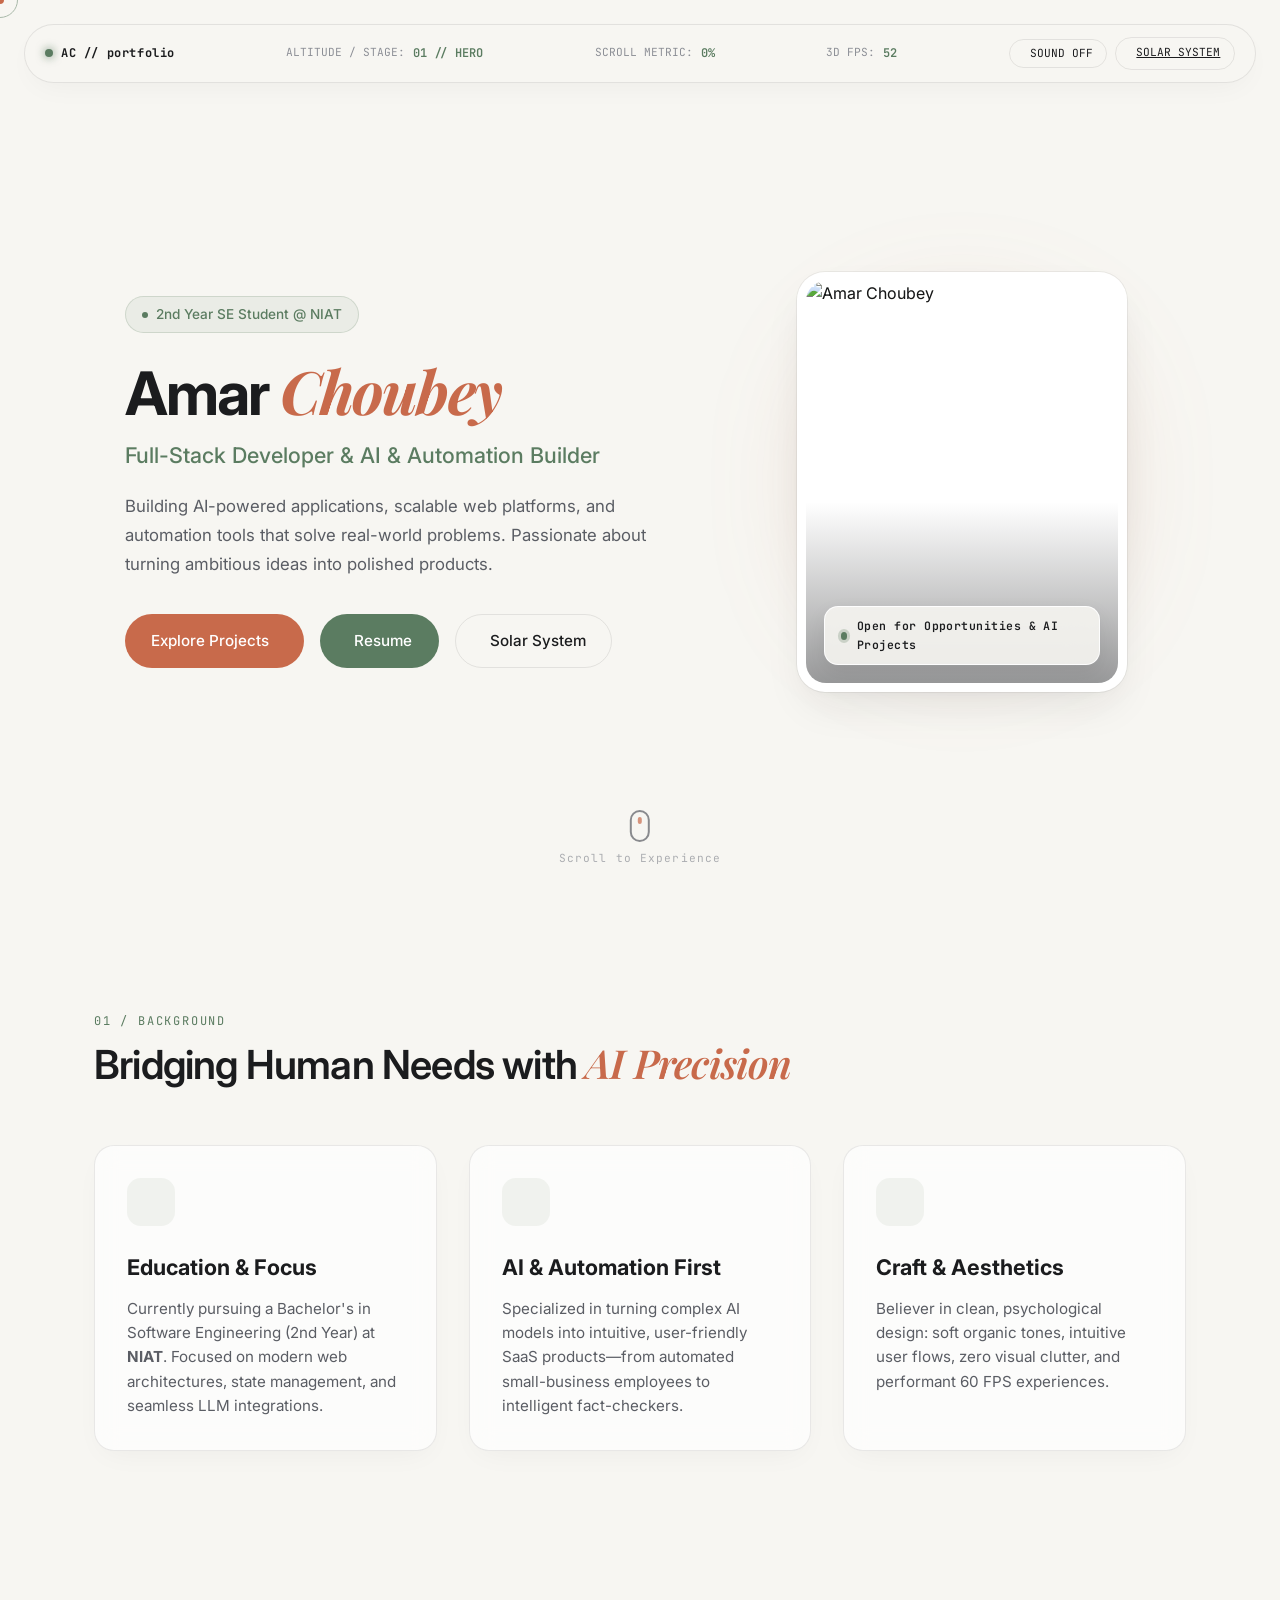
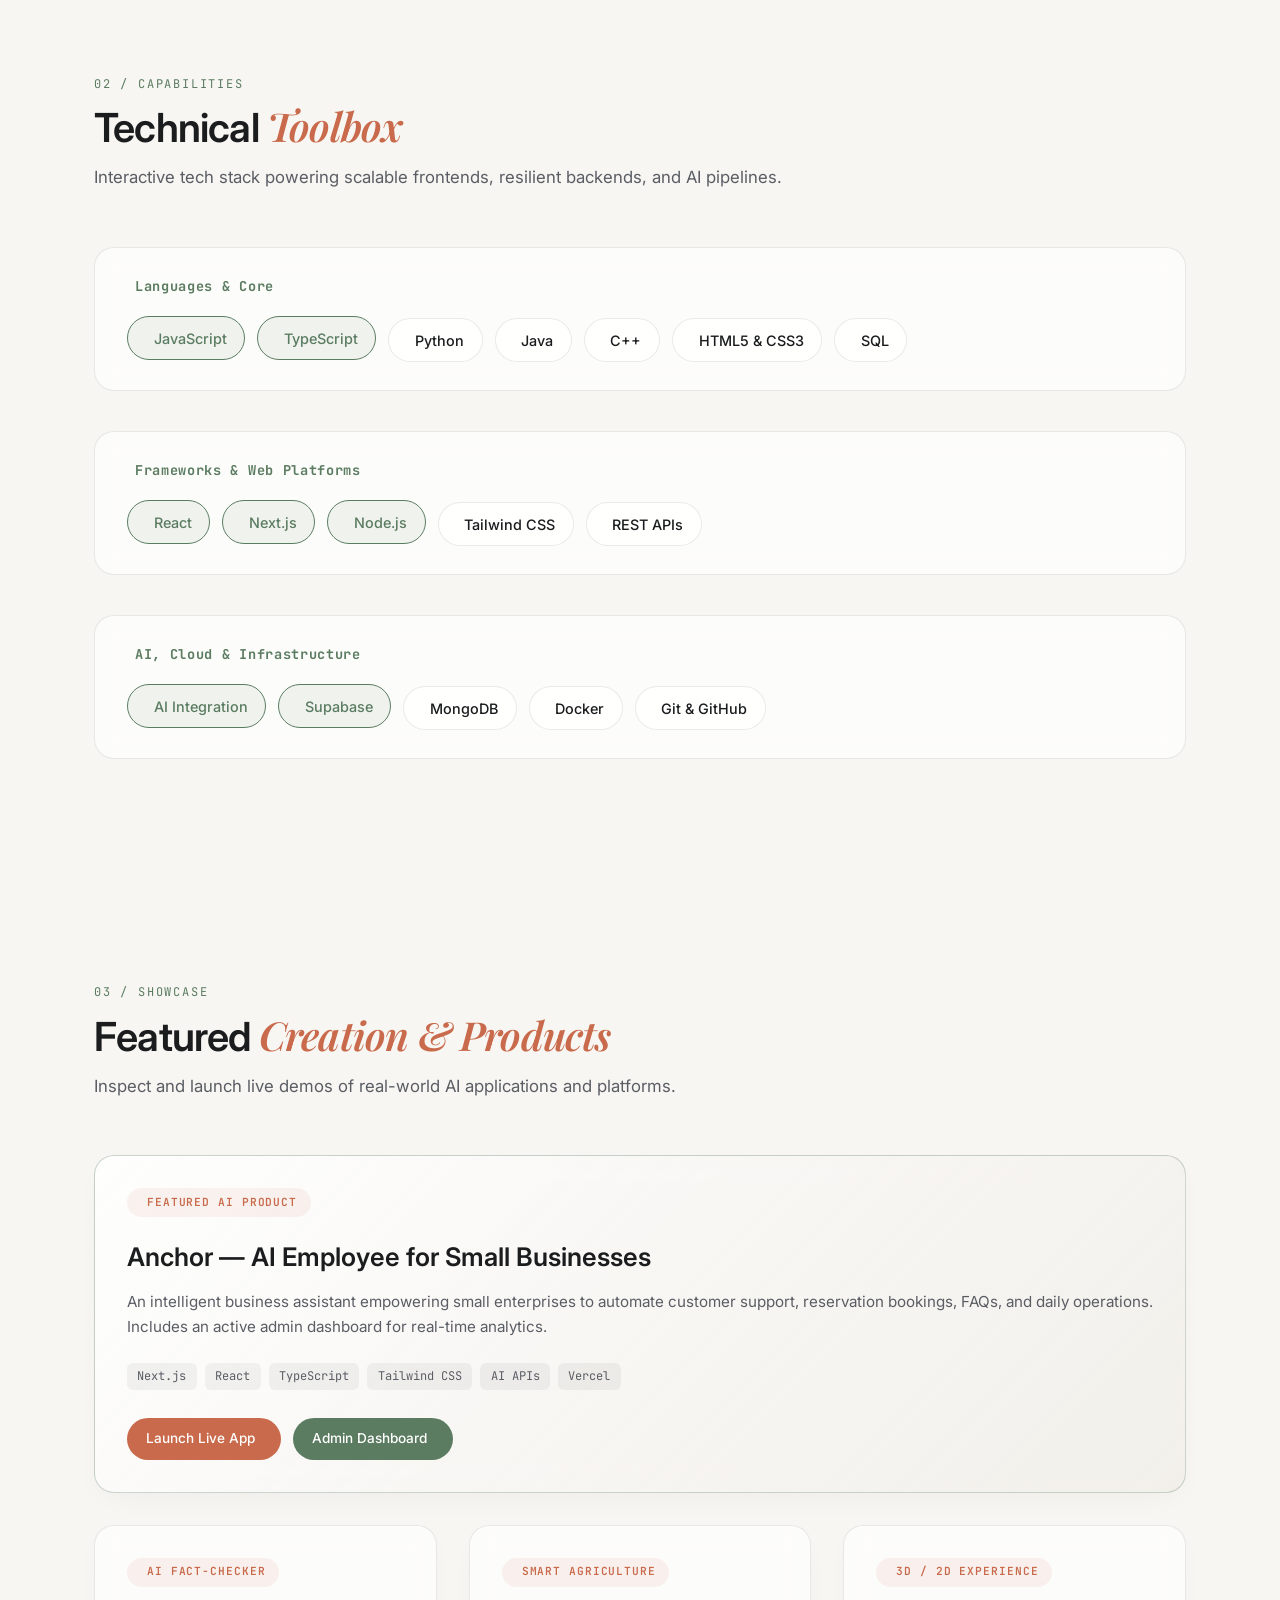
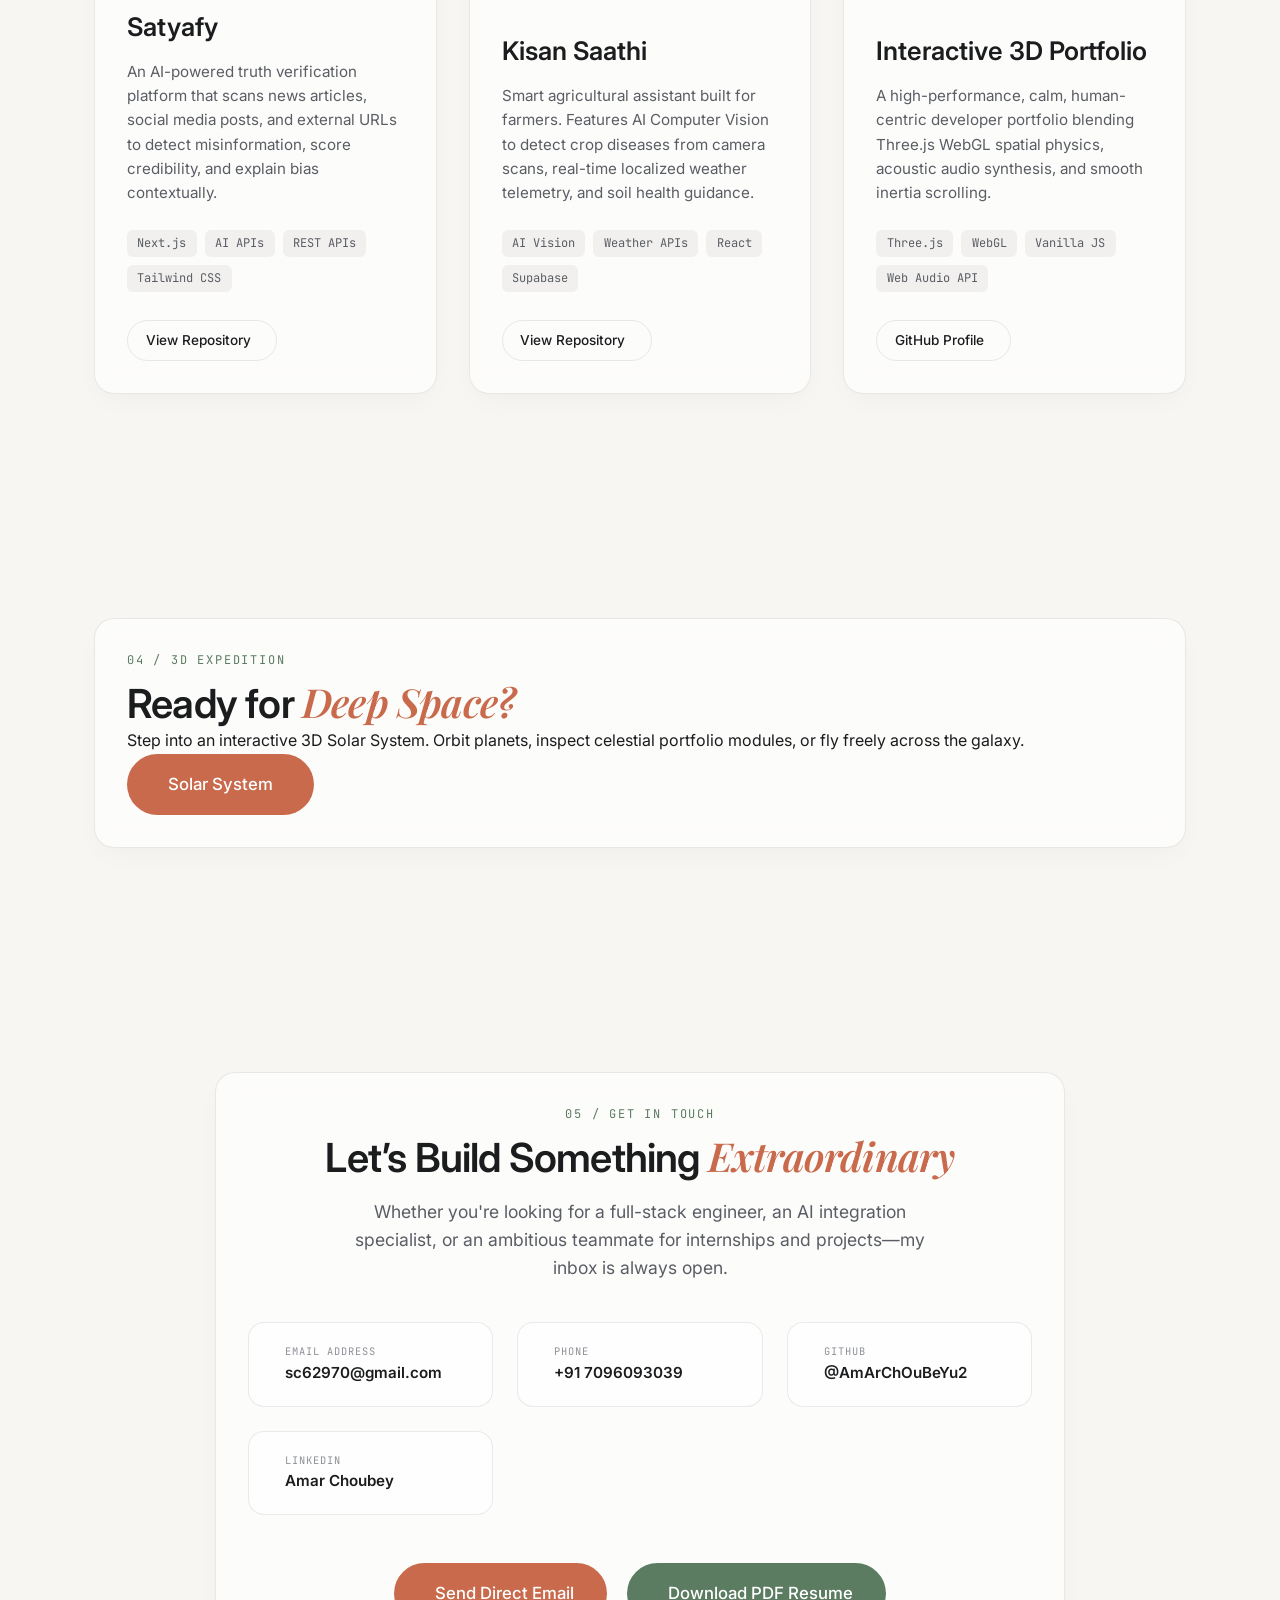
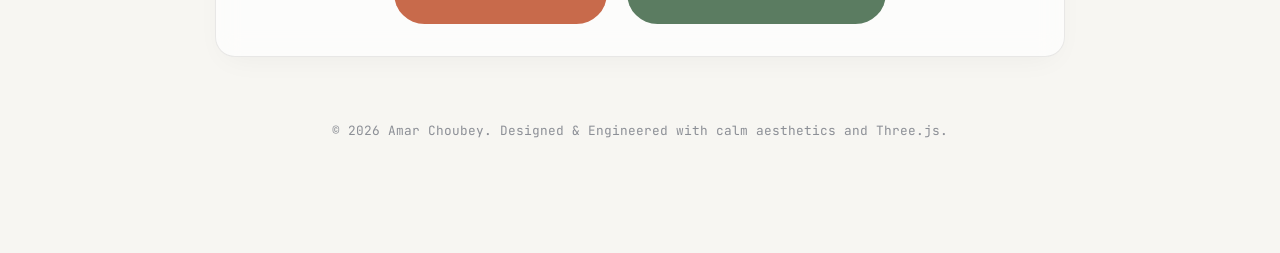
==== commit 16cff6f8: "Redesign profile card: warm palette color grading, fine-art white matting frame, ambient lighting, a" ====
--- a/index.html
+++ b/index.html
@@ -102,10 +102,13 @@
 
                 <div class="hero-visual-card">
                     <div class="image-frame-container" id="profile-frame">
-                        <img src="My Image.png" alt="Amar Choubey" class="profile-img">
-                        <div class="frame-glass-overlay"></div>
-                        <div class="frame-tag">
-                            <span class="tag-dot"></span> Open to Internships & Projects
+                        <div class="profile-img-wrap">
+                            <img src="My Image.png" alt="Amar Choubey" class="profile-img">
+                            <div class="profile-color-grade"></div>
+                            <div class="frame-glass-overlay"></div>
+                            <div class="frame-tag">
+                                <span class="tag-dot"></span> Open for Opportunities & AI Projects
+                            </div>
                         </div>
                     </div>
                 </div>
--- a/css/style.css
+++ b/css/style.css
@@ -436,61 +436,134 @@
 }
 
 .hero-visual-card {
+    position: relative;
     display: flex;
     justify-content: center;
+    align-items: center;
+}
+
+.hero-visual-card::before {
+    content: '';
+    position: absolute;
+    width: 320px;
+    height: 400px;
+    background: radial-gradient(circle, rgba(91, 124, 97, 0.22) 0%, rgba(200, 106, 75, 0.14) 50%, transparent 80%);
+    filter: blur(48px);
+    border-radius: 40px;
+    z-index: 0;
+    pointer-events: none;
+    transition: opacity 0.5s ease, transform 0.5s ease;
+}
+
+.hero-visual-card:hover::before {
+    transform: scale(1.08);
+    opacity: 1;
 }
 
 .image-frame-container {
     position: relative;
-    width: 320px;
-    height: 400px;
-    border-radius: 24px;
+    width: 330px;
+    height: 420px;
+    border-radius: 28px;
+    padding: 9px;
+    background: #FFFFFF;
+    box-shadow: 
+        0 20px 45px -12px rgba(27, 28, 30, 0.1),
+        0 4px 16px -4px rgba(27, 28, 30, 0.04),
+        0 0 0 1px rgba(27, 28, 30, 0.06);
     overflow: hidden;
-    box-shadow: 0 25px 50px -12px rgba(0, 0, 0, 0.12);
-    border: 3px solid #FFF;
-    transition: var(--transition-smooth);
+    z-index: 1;
+    transition: transform 0.5s cubic-bezier(0.16, 1, 0.3, 1), box-shadow 0.5s cubic-bezier(0.16, 1, 0.3, 1);
 }
 
 .image-frame-container:hover {
-    transform: translateY(-8px) rotate(1deg);
-    box-shadow: 0 35px 60px -15px rgba(91, 124, 97, 0.25);
+    transform: translateY(-6px);
+    box-shadow: 
+        0 30px 60px -15px rgba(91, 124, 97, 0.22),
+        0 8px 24px -6px rgba(27, 28, 30, 0.08),
+        0 0 0 1px rgba(91, 124, 97, 0.15);
+}
+
+.profile-img-wrap {
+    position: relative;
+    width: 100%;
+    height: 100%;
+    border-radius: 20px;
+    overflow: hidden;
+    background: var(--bg-tertiary);
 }
 
 .profile-img {
     width: 100%;
     height: 100%;
     object-fit: cover;
+    object-position: center 20%;
     display: block;
+    filter: contrast(1.04) brightness(1.02) saturate(0.92) sepia(0.06);
+    transition: transform 0.6s cubic-bezier(0.16, 1, 0.3, 1), filter 0.6s ease;
+}
+
+.image-frame-container:hover .profile-img {
+    transform: scale(1.03);
+    filter: contrast(1.06) brightness(1.03) saturate(0.96) sepia(0.04);
+}
+
+.profile-color-grade {
+    position: absolute;
+    inset: 0;
+    background: linear-gradient(140deg, rgba(91, 124, 97, 0.12) 0%, rgba(200, 106, 75, 0.08) 50%, rgba(247, 246, 242, 0.15) 100%);
+    mix-blend-mode: color-burn;
+    pointer-events: none;
+    opacity: 0.85;
 }
 
 .frame-glass-overlay {
     position: absolute;
     inset: 0;
-    background: linear-gradient(180deg, rgba(0,0,0,0) 60%, rgba(27,28,30,0.4) 100%);
+    background: linear-gradient(180deg, rgba(0, 0, 0, 0) 55%, rgba(27, 28, 30, 0.45) 100%);
+    pointer-events: none;
 }
 
 .frame-tag {
     position: absolute;
-    bottom: 1.25rem;
-    left: 1.25rem;
-    right: 1.25rem;
-    padding: 0.6rem 1rem;
-    background: rgba(255, 255, 255, 0.85);
-    backdrop-filter: blur(10px);
-    border-radius: 12px;
-    font-size: 0.75rem;
+    bottom: 1.1rem;
+    left: 1.1rem;
+    right: 1.1rem;
+    padding: 0.65rem 1rem;
+    background: rgba(247, 246, 242, 0.88);
+    backdrop-filter: blur(16px) saturate(180%);
+    -webkit-backdrop-filter: blur(16px) saturate(180%);
+    border-radius: 14px;
+    border: 1px solid rgba(255, 255, 255, 0.9);
+    box-shadow: 0 8px 20px rgba(0, 0, 0, 0.08);
+    font-family: var(--font-mono);
+    font-size: 0.72rem;
     font-weight: 600;
-    color: var(--text-primary);
-    display: flex;
-    align-items: center;
-    gap: 0.5rem;
+    letter-spacing: 0.04em;
+    color: var(--text-primary);
+    display: flex;
+    align-items: center;
+    gap: 0.6rem;
 }
 
 .tag-dot {
-    width: 7px;
-    height: 7px;
+    width: 8px;
+    height: 8px;
     background-color: var(--accent-sage);
     border-radius: 50%;
+    box-shadow: 0 0 0 3px rgba(91, 124, 97, 0.25);
+    animation: pulseSage 2s infinite ease-in-out;
+}
+
+@keyframes pulseSage {
+    0%, 100% {
+        transform: scale(1);
+        box-shadow: 0 0 0 3px rgba(91, 124, 97, 0.25);
+    }
+    50% {
+        transform: scale(1.15);
+        box-shadow: 0 0 0 6px rgba(91, 124, 97, 0.1);
+    }
 }
 
 .scroll-indicator {
@@ -939,5 +1012,6 @@
 @media (max-width: 600px) {
     .hero-title { font-size: 2.4rem; }
     .section { padding: 4.5rem 0; }
-    .image-frame-container { width: 260px; height: 330px; }
-}
+    .image-frame-container { width: 270px; height: 350px; border-radius: 24px; padding: 7px; }
+    .hero-visual-card::before { width: 260px; height: 340px; }
+}
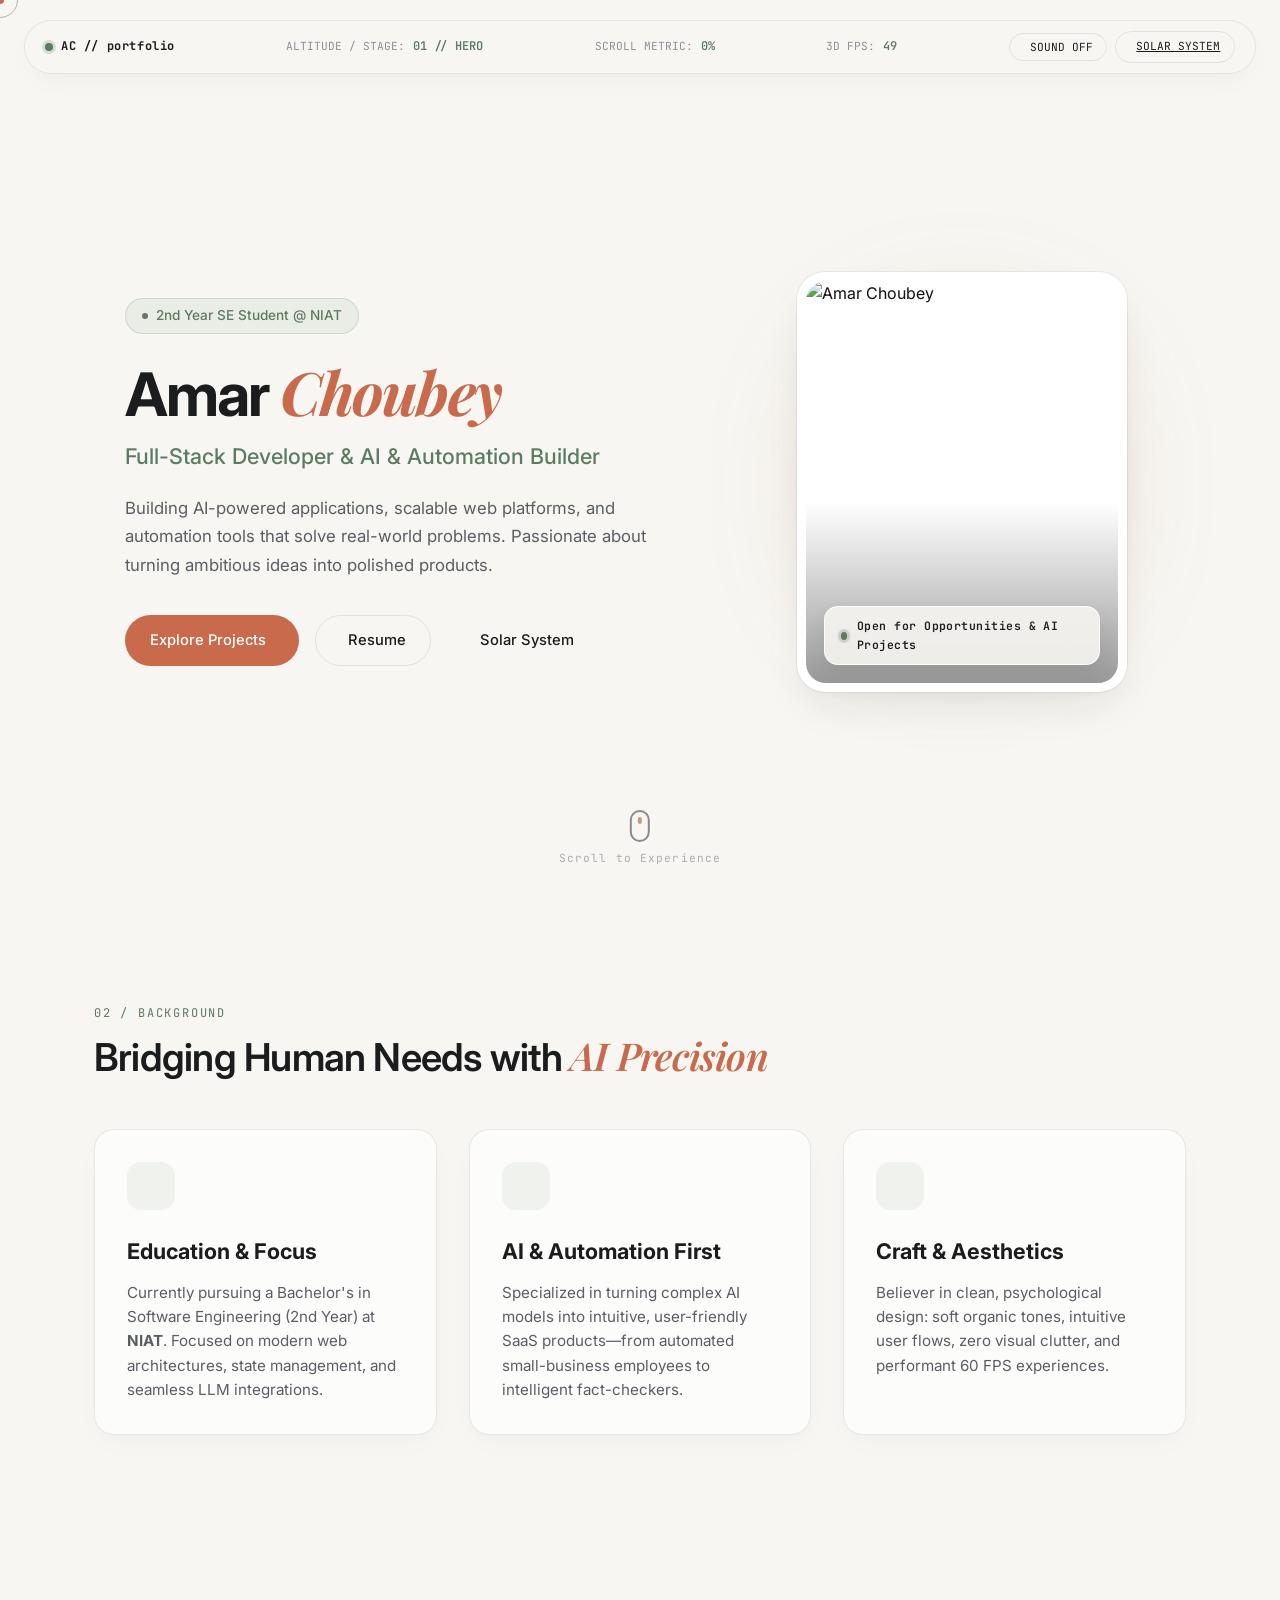
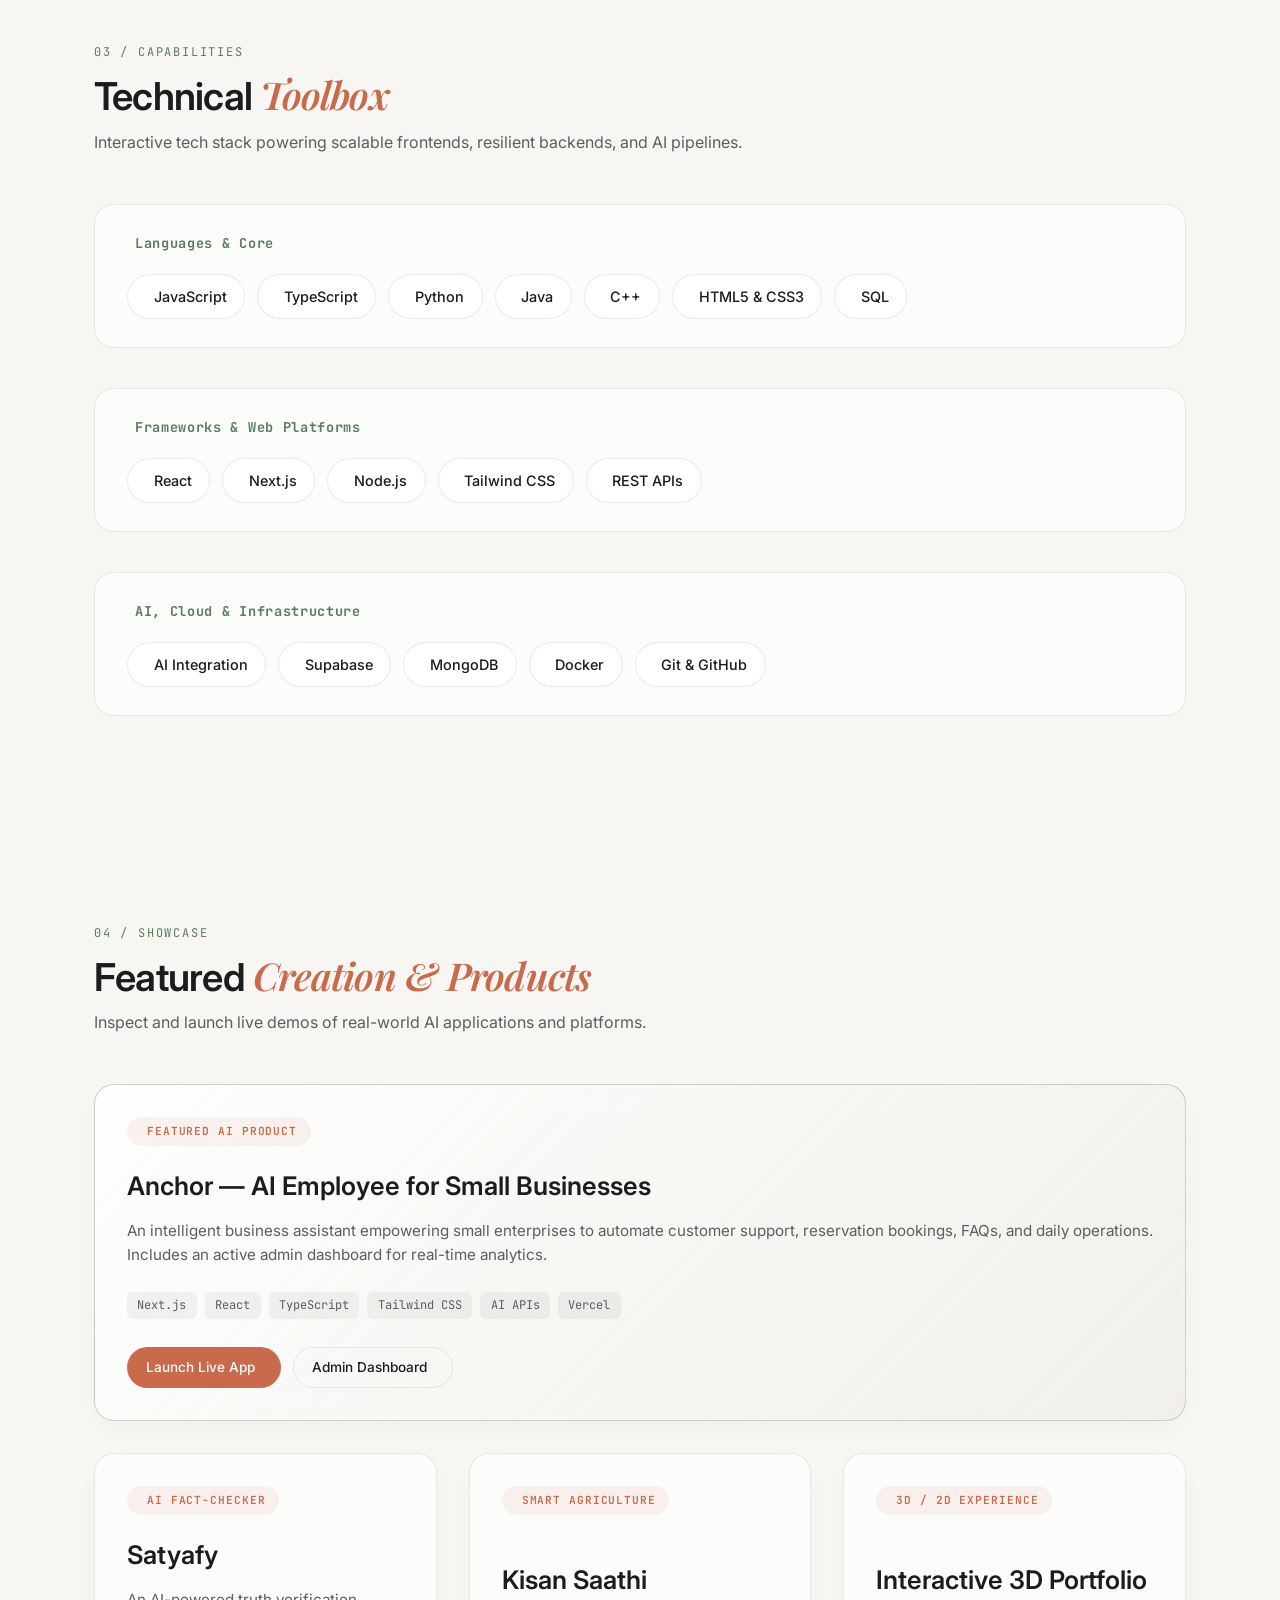
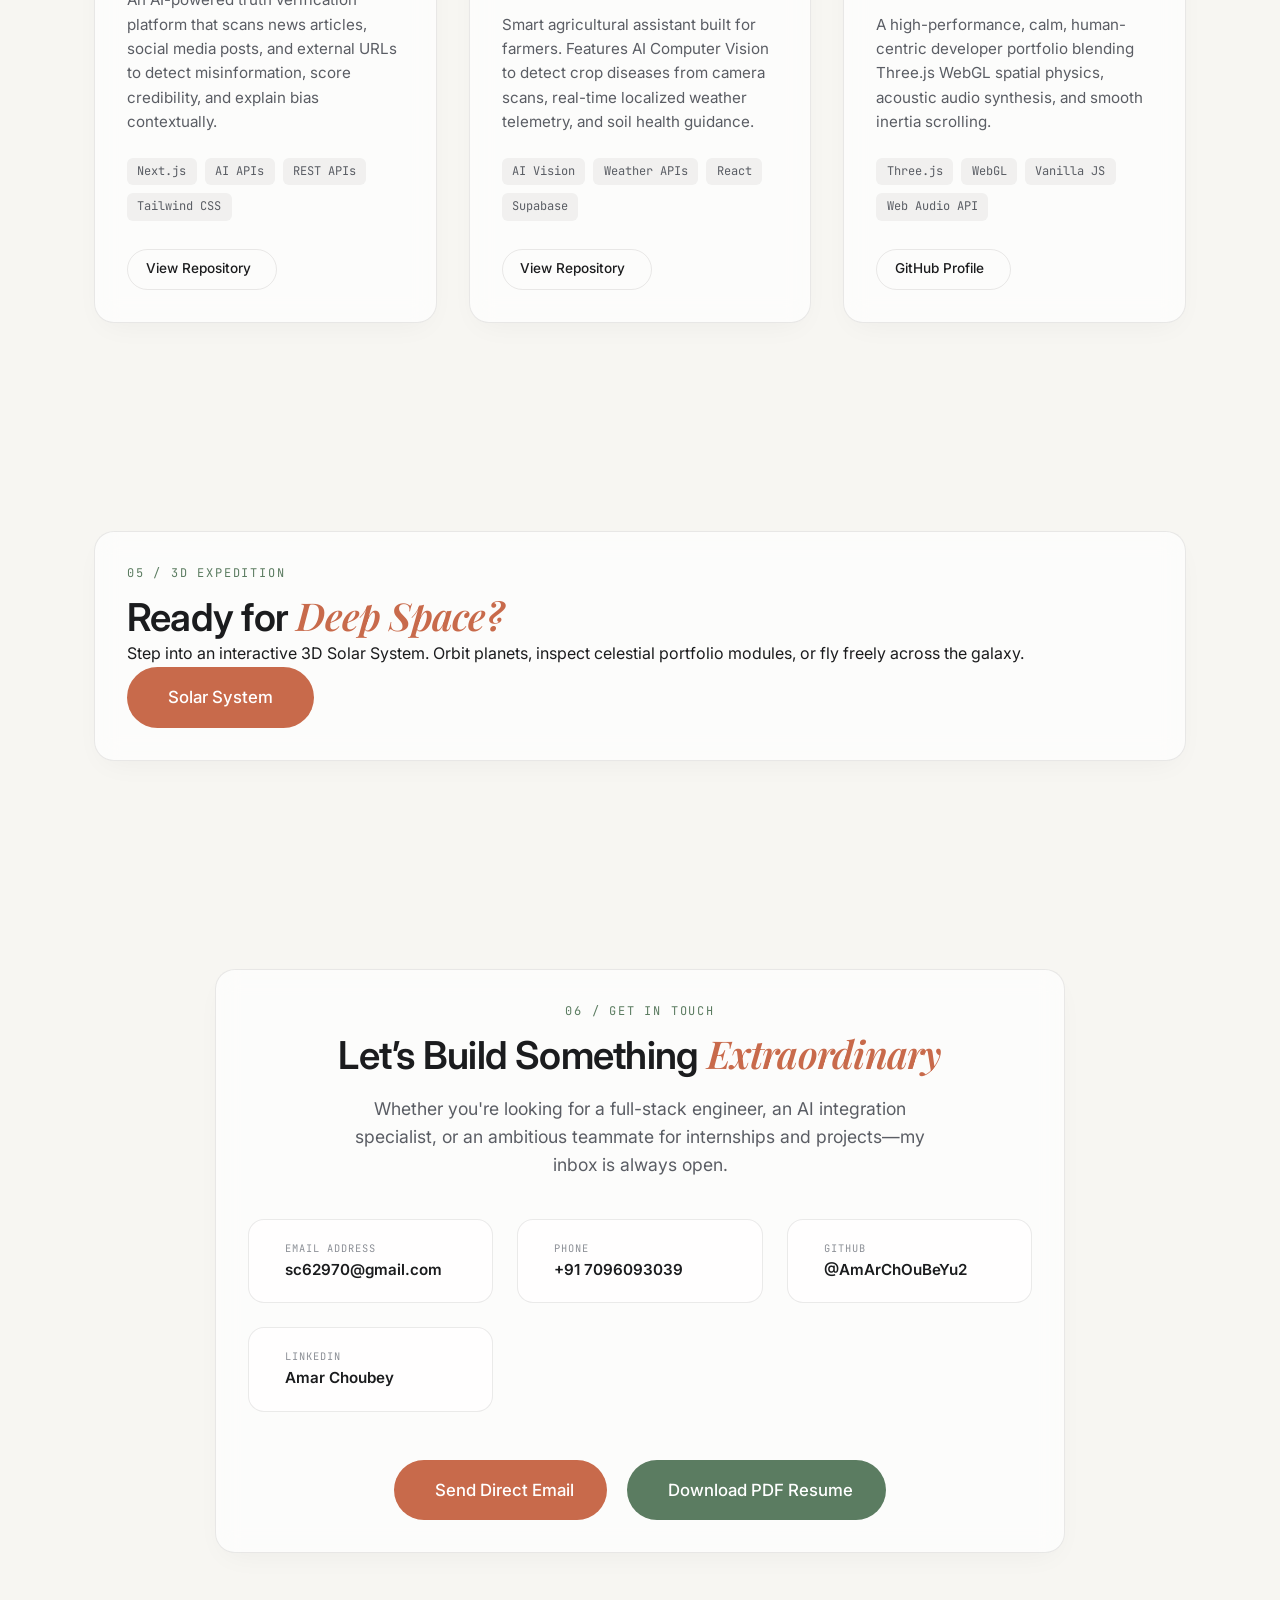
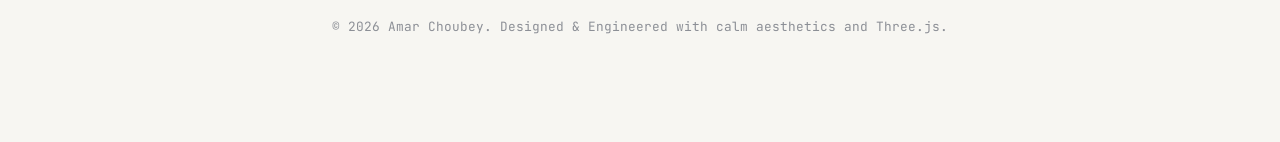
==== commit b8a5306b: "UI/UX Senior Audit: align 6-stage section index numbering, harmonize button CTA hierarchy, and refin" ====
--- a/index.html
+++ b/index.html
@@ -89,7 +89,7 @@
                             <span>Explore Projects</span>
                             <i data-lucide="arrow-down-right"></i>
                         </a>
-                        <a href="Amar Choubey Resume.pdf" download target="_blank" class="btn btn-secondary">
+                        <a href="Amar Choubey Resume.pdf" download target="_blank" class="btn btn-outline">
                             <i data-lucide="file-text"></i>
                             <span>Resume</span>
                         </a>
@@ -124,7 +124,7 @@
         <section id="about" class="section about-section" data-stage="02 // ABOUT">
             <div class="container">
                 <div class="section-header">
-                    <span class="section-tag">01 / BACKGROUND</span>
+                    <span class="section-tag">02 / BACKGROUND</span>
                     <h2 class="section-title">Bridging Human Needs with <span class="text-serif text-accent">AI Precision</span></h2>
                 </div>
 
@@ -154,7 +154,7 @@
         <section id="skills" class="section skills-section" data-stage="03 // SKILLS">
             <div class="container">
                 <div class="section-header">
-                    <span class="section-tag">02 / CAPABILITIES</span>
+                    <span class="section-tag">03 / CAPABILITIES</span>
                     <h2 class="section-title">Technical <span class="text-serif text-accent">Toolbox</span></h2>
                     <p class="section-desc">Interactive tech stack powering scalable frontends, resilient backends, and AI pipelines.</p>
                 </div>
@@ -163,8 +163,8 @@
                     <div class="skill-group">
                         <h4 class="group-title"><i data-lucide="code"></i> Languages & Core</h4>
                         <div class="skills-flex">
-                            <span class="skill-chip active" data-skill="JavaScript"><i data-lucide="file-code"></i> JavaScript</span>
-                            <span class="skill-chip active" data-skill="TypeScript"><i data-lucide="file-code-2"></i> TypeScript</span>
+                            <span class="skill-chip" data-skill="JavaScript"><i data-lucide="file-code"></i> JavaScript</span>
+                            <span class="skill-chip" data-skill="TypeScript"><i data-lucide="file-code-2"></i> TypeScript</span>
                             <span class="skill-chip" data-skill="Python"><i data-lucide="terminal"></i> Python</span>
                             <span class="skill-chip" data-skill="Java"><i data-lucide="coffee"></i> Java</span>
                             <span class="skill-chip" data-skill="C++"><i data-lucide="cpu"></i> C++</span>
@@ -176,9 +176,9 @@
                     <div class="skill-group">
                         <h4 class="group-title"><i data-lucide="layers"></i> Frameworks & Web Platforms</h4>
                         <div class="skills-flex">
-                            <span class="skill-chip active" data-skill="React"><i data-lucide="atom"></i> React</span>
-                            <span class="skill-chip active" data-skill="Next.js"><i data-lucide="globe"></i> Next.js</span>
-                            <span class="skill-chip active" data-skill="Node.js"><i data-lucide="server"></i> Node.js</span>
+                            <span class="skill-chip" data-skill="React"><i data-lucide="atom"></i> React</span>
+                            <span class="skill-chip" data-skill="Next.js"><i data-lucide="globe"></i> Next.js</span>
+                            <span class="skill-chip" data-skill="Node.js"><i data-lucide="server"></i> Node.js</span>
                             <span class="skill-chip" data-skill="Tailwind CSS"><i data-lucide="palette"></i> Tailwind CSS</span>
                             <span class="skill-chip" data-skill="REST APIs"><i data-lucide="arrow-left-right"></i> REST APIs</span>
                         </div>
@@ -187,8 +187,8 @@
                     <div class="skill-group">
                         <h4 class="group-title"><i data-lucide="bot"></i> AI, Cloud & Infrastructure</h4>
                         <div class="skills-flex">
-                            <span class="skill-chip active" data-skill="AI Integration"><i data-lucide="brain-circuit"></i> AI Integration</span>
-                            <span class="skill-chip active" data-skill="Supabase"><i data-lucide="database"></i> Supabase</span>
+                            <span class="skill-chip" data-skill="AI Integration"><i data-lucide="brain-circuit"></i> AI Integration</span>
+                            <span class="skill-chip" data-skill="Supabase"><i data-lucide="database"></i> Supabase</span>
                             <span class="skill-chip" data-skill="MongoDB"><i data-lucide="hard-drive"></i> MongoDB</span>
                             <span class="skill-chip" data-skill="Docker"><i data-lucide="container"></i> Docker</span>
                             <span class="skill-chip" data-skill="Git & GitHub"><i data-lucide="git-branch"></i> Git & GitHub</span>
@@ -202,7 +202,7 @@
         <section id="projects" class="section projects-section" data-stage="04 // PROJECTS">
             <div class="container">
                 <div class="section-header">
-                    <span class="section-tag">03 / SHOWCASE</span>
+                    <span class="section-tag">04 / SHOWCASE</span>
                     <h2 class="section-title">Featured <span class="text-serif text-accent">Creation & Products</span></h2>
                     <p class="section-desc">Inspect and launch live demos of real-world AI applications and platforms.</p>
                 </div>
@@ -230,7 +230,7 @@
                                     <span>Launch Live App</span>
                                     <i data-lucide="external-link"></i>
                                 </a>
-                                <a href="https://anchor-fawn-tau.vercel.app/dashboard" target="_blank" rel="noopener" class="btn btn-sm btn-secondary">
+                                <a href="https://anchor-fawn-tau.vercel.app/dashboard" target="_blank" rel="noopener" class="btn btn-sm btn-outline">
                                     <span>Admin Dashboard</span>
                                     <i data-lucide="layout-dashboard"></i>
                                 </a>
@@ -316,7 +316,7 @@
             <div class="container">
                 <div class="solar-banner glass-card">
                     <div class="solar-banner-content">
-                        <span class="section-tag">04 / 3D EXPEDITION</span>
+                        <span class="section-tag">05 / 3D EXPEDITION</span>
                         <h2 class="section-title">Ready for <span class="text-serif text-accent">Deep Space?</span></h2>
                         <p class="solar-banner-desc">
                             Step into an interactive 3D Solar System. Orbit planets, inspect celestial portfolio modules, or fly freely across the galaxy.
@@ -336,7 +336,7 @@
             <div class="container">
                 <div class="contact-card glass-card">
                     <div class="contact-header">
-                        <span class="section-tag">05 / GET IN TOUCH</span>
+                        <span class="section-tag">06 / GET IN TOUCH</span>
                         <h2 class="section-title">Let’s Build Something <span class="text-serif text-accent">Extraordinary</span></h2>
                         <p class="contact-text">
                             Whether you're looking for a full-stack engineer, an AI integration specialist, or an ambitious teammate for internships and projects—my inbox is always open.
--- a/css/style.css
+++ b/css/style.css
@@ -163,20 +163,20 @@
 /* Everest-Style Telemetry HUD */
 .telemetry-hud {
     position: fixed;
-    top: 1.5rem;
+    top: 1.25rem;
     left: 1.5rem;
     right: 1.5rem;
     display: flex;
     align-items: center;
     justify-content: space-between;
-    padding: 0.75rem 1.25rem;
-    background: var(--bg-glass);
-    backdrop-filter: blur(16px);
-    -webkit-backdrop-filter: blur(16px);
-    border: 1px solid var(--border-subtle);
+    padding: 0.6rem 1.25rem;
+    background: rgba(247, 246, 242, 0.85);
+    backdrop-filter: blur(16px) saturate(180%);
+    -webkit-backdrop-filter: blur(16px) saturate(180%);
+    border: 1px solid rgba(27, 28, 30, 0.08);
     border-radius: 100px;
     z-index: 1000;
-    box-shadow: var(--shadow-soft);
+    box-shadow: 0 10px 30px -10px rgba(27, 28, 30, 0.06);
 }
 
 .hud-item {
@@ -198,14 +198,13 @@
     height: 8px;
     border-radius: 50%;
     background-color: var(--accent-sage);
-    box-shadow: 0 0 10px var(--accent-sage);
-    animation: pulse 2s infinite;
+    box-shadow: 0 0 0 3px rgba(91, 124, 97, 0.2);
+    animation: pulse 2s infinite ease-in-out;
 }
 
 @keyframes pulse {
-    0% { transform: scale(0.95); opacity: 0.8; }
-    50% { transform: scale(1.2); opacity: 1; }
-    100% { transform: scale(0.95); opacity: 0.8; }
+    0%, 100% { transform: scale(1); opacity: 0.85; }
+    50% { transform: scale(1.15); opacity: 1; }
 }
 
 .hud-label { color: var(--text-muted); font-size: 0.7rem; }
@@ -248,7 +247,7 @@
 }
 
 .section {
-    padding: 7rem 0;
+    padding: 6.5rem 0;
     position: relative;
 }
 
@@ -256,7 +255,7 @@
 .text-accent { color: var(--accent-terracotta); }
 
 .section-header {
-    margin-bottom: 3.5rem;
+    margin-bottom: 3rem;
 }
 
 .section-tag {
@@ -269,17 +268,17 @@
 }
 
 .section-title {
-    font-size: 2.5rem;
+    font-size: 2.4rem;
     font-weight: 600;
     letter-spacing: -0.02em;
     color: var(--text-primary);
-    line-height: 1.2;
+    line-height: 1.25;
 }
 
 .section-desc {
     color: var(--text-secondary);
-    font-size: 1.05rem;
-    margin-top: 0.75rem;
+    font-size: 1rem;
+    margin-top: 0.6rem;
 }
 
 /* Glass Card Component */
@@ -306,10 +305,10 @@
     align-items: center;
     justify-content: center;
     gap: 0.5rem;
-    padding: 0.85rem 1.6rem;
+    padding: 0.8rem 1.5rem;
     border-radius: 100px;
     font-weight: 500;
-    font-size: 0.95rem;
+    font-size: 0.92rem;
     text-decoration: none;
     cursor: pointer;
     border: 1px solid transparent;
@@ -324,7 +323,7 @@
 }
 .btn-primary:hover {
     background-color: var(--accent-terracotta-hover);
-    box-shadow: 0 10px 25px rgba(200, 106, 75, 0.3);
+    box-shadow: 0 8px 22px rgba(200, 106, 75, 0.22);
     transform: translateY(-2px);
 }
 
@@ -334,18 +333,19 @@
 }
 .btn-secondary:hover {
     background-color: var(--accent-sage-light);
-    box-shadow: 0 10px 25px rgba(91, 124, 97, 0.3);
+    box-shadow: 0 8px 22px rgba(91, 124, 97, 0.22);
     transform: translateY(-2px);
 }
 
 .btn-ghost {
     background: transparent;
     color: var(--text-primary);
-    border-color: var(--border-subtle);
+    border-color: transparent;
 }
 .btn-ghost:hover {
-    background: rgba(27, 28, 30, 0.04);
-    border-color: var(--text-primary);
+    background: rgba(27, 28, 30, 0.05);
+    color: var(--accent-terracotta);
+    transform: translateY(-2px);
 }
 
 .btn-outline {
@@ -356,6 +356,8 @@
 .btn-outline:hover {
     border-color: var(--accent-sage);
     color: var(--accent-sage);
+    background: rgba(91, 124, 97, 0.05);
+    transform: translateY(-2px);
 }
 
 .btn-sm {
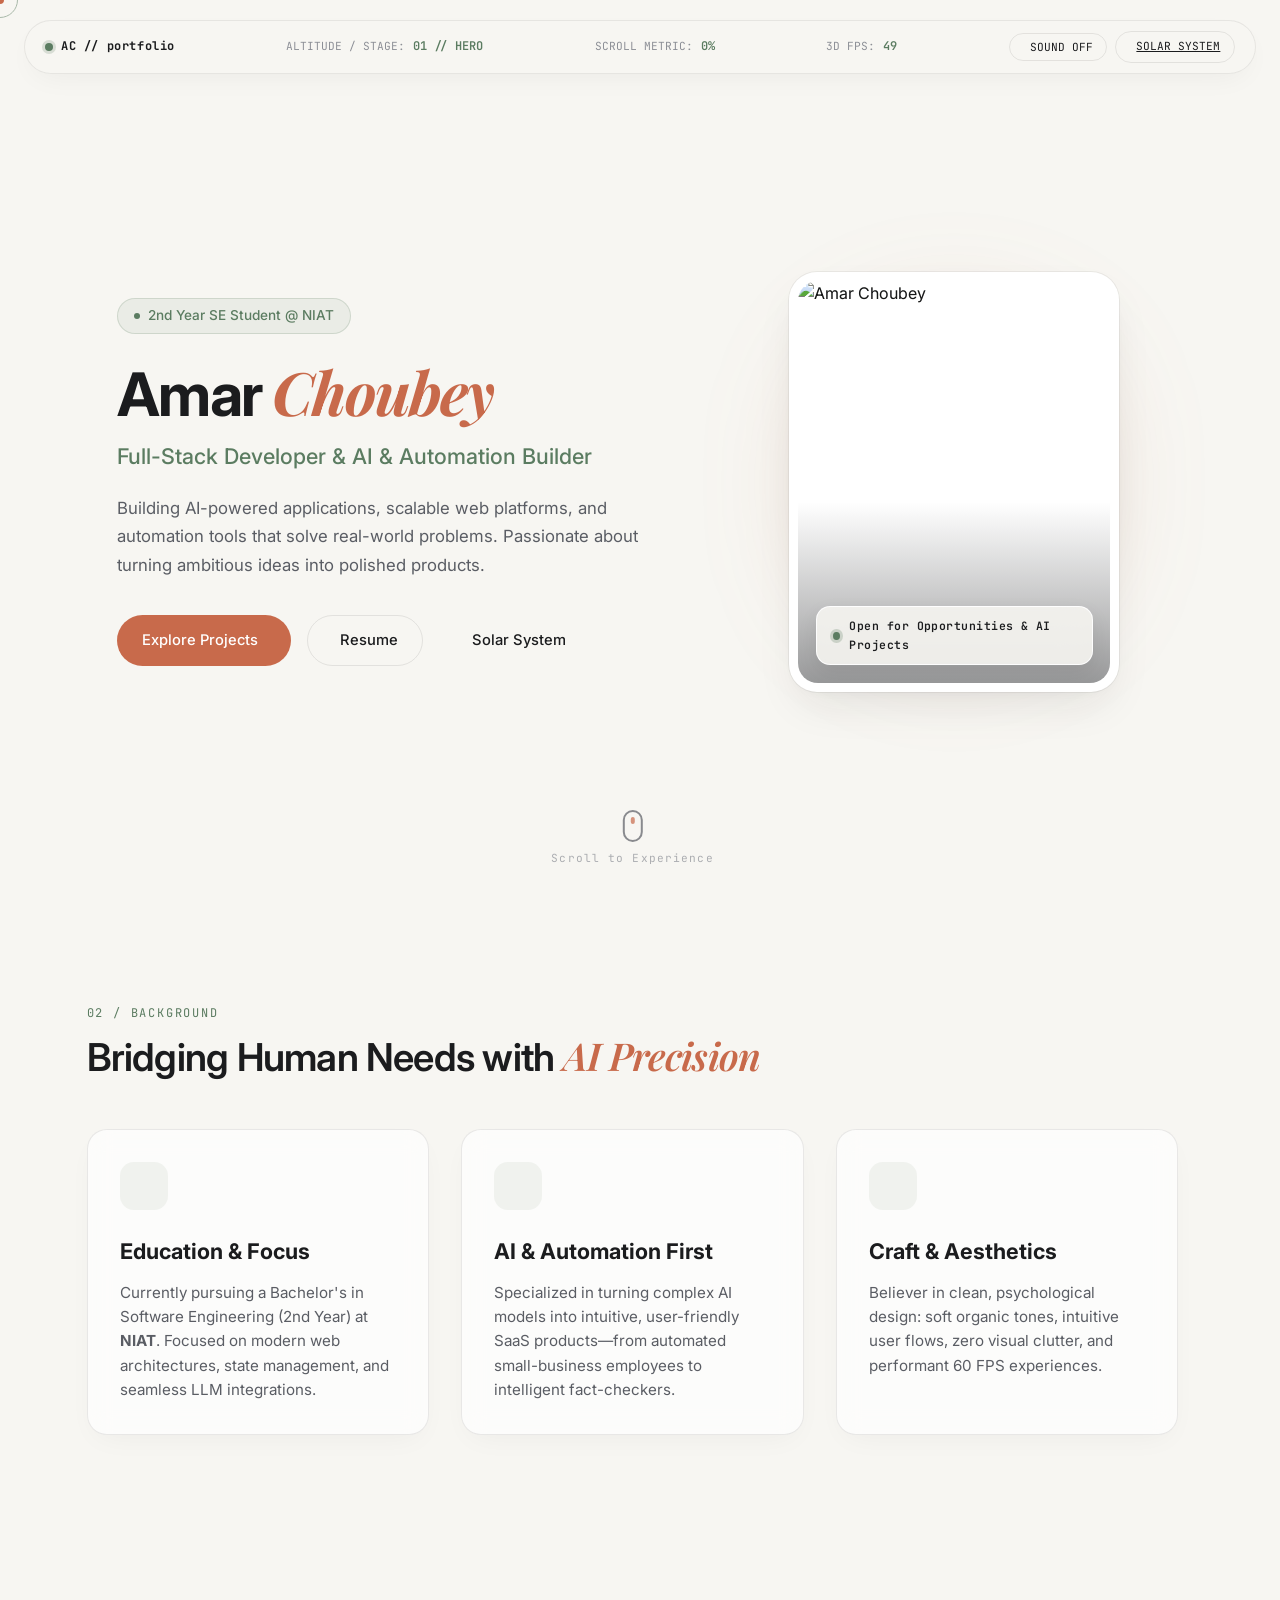
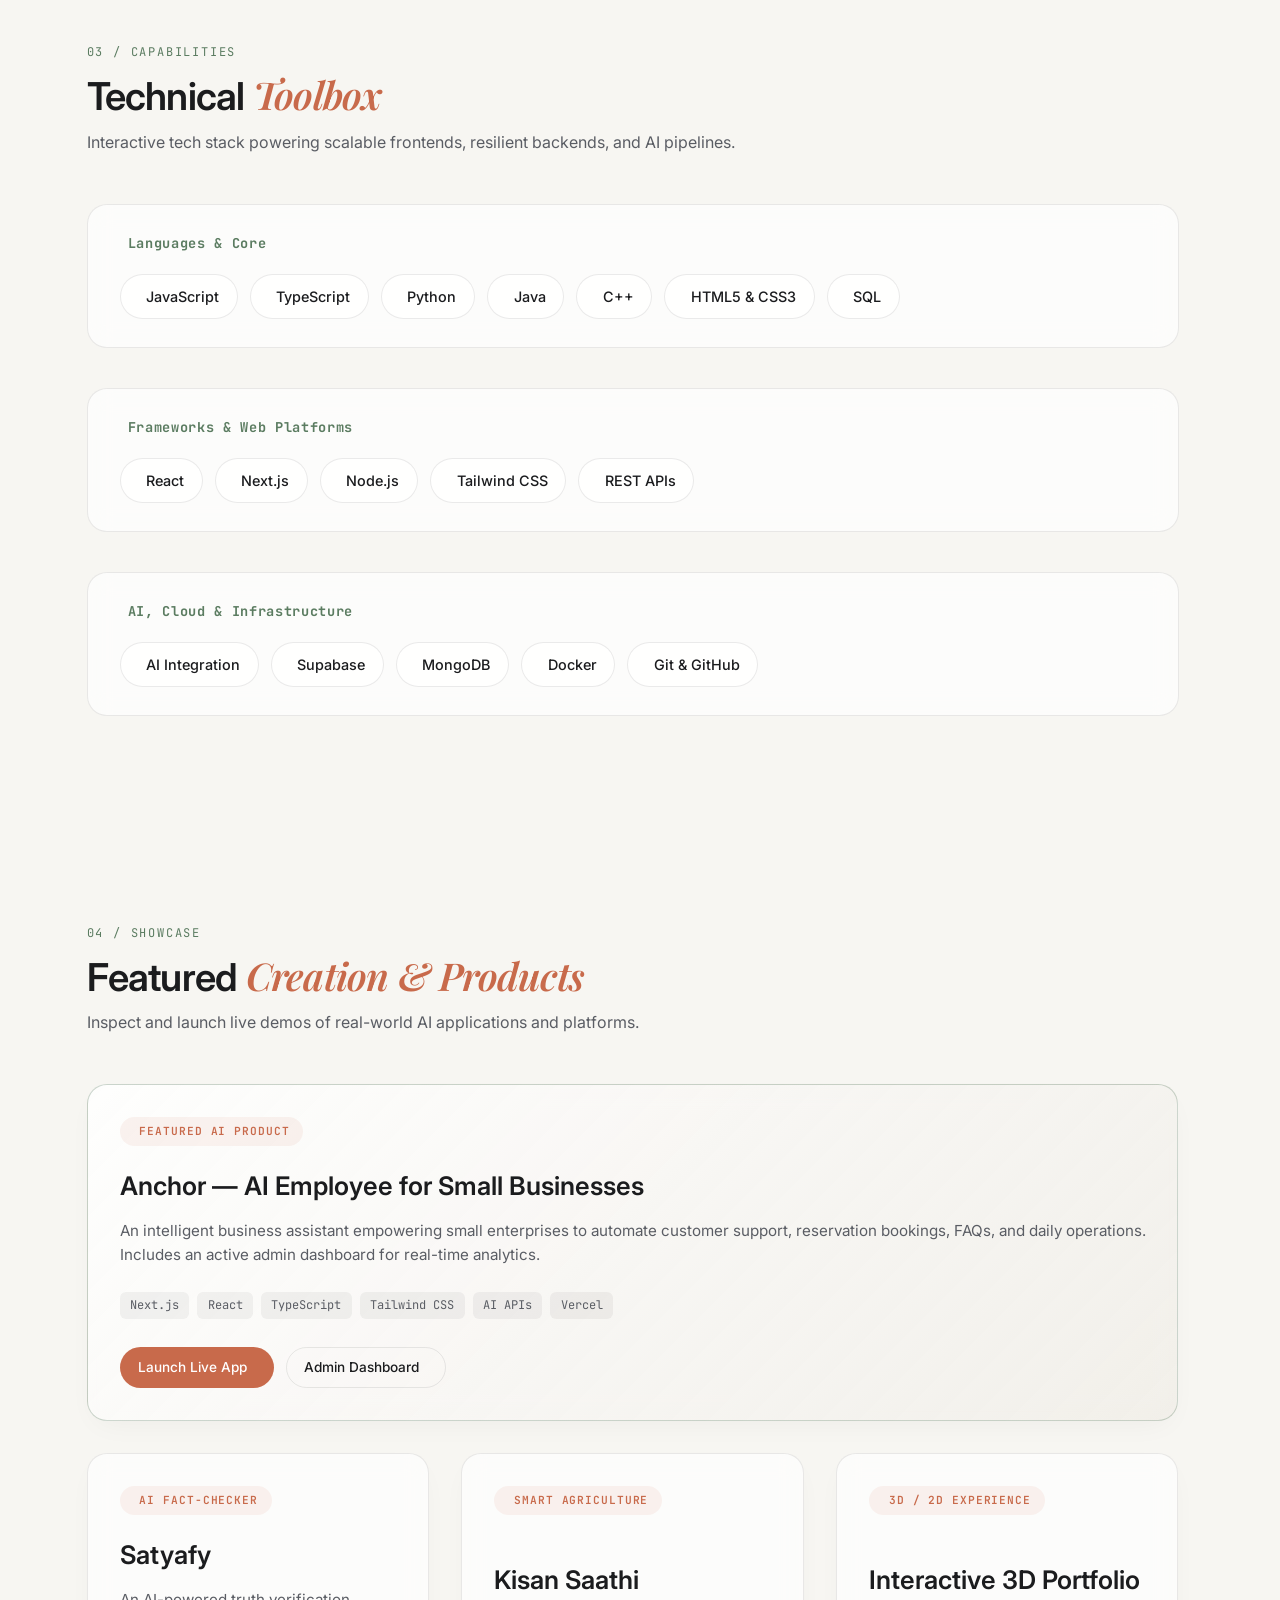
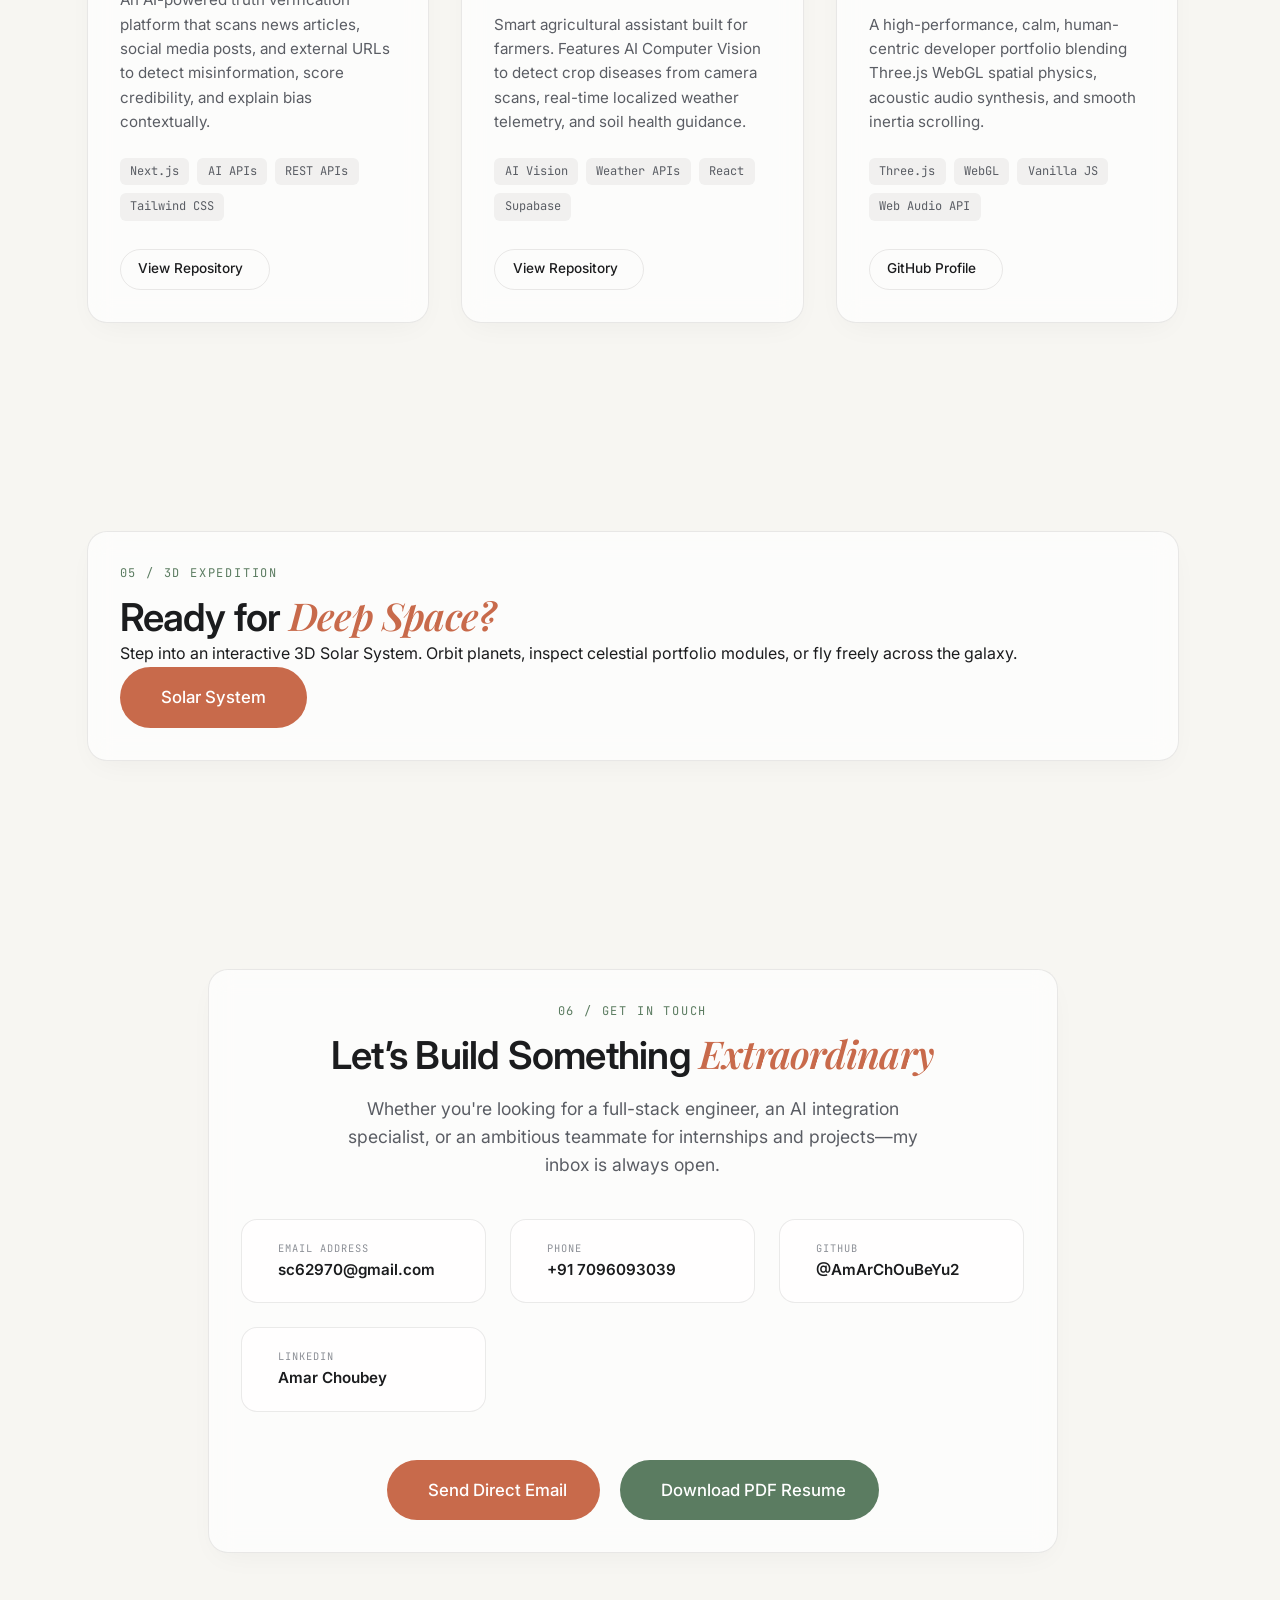
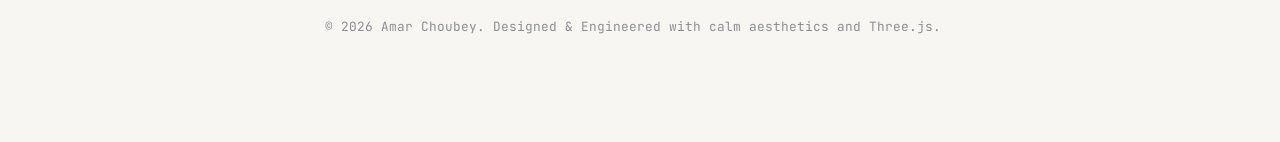
==== commit 2b583bfb: "Final Polish Pass: WCAG accessibility skip-link, focus-visible rings, prefers-reduced-motion media q" ====
--- a/index.html
+++ b/index.html
@@ -28,6 +28,9 @@
     <script src="https://cdnjs.cloudflare.com/ajax/libs/gsap/3.12.2/ScrollTrigger.min.js"></script>
 </head>
 <body class="light-theme">
+
+    <!-- Accessible Skip Link -->
+    <a href="#main-content" class="skip-to-content">Skip to main content</a>
 
     <!-- 3D Canvas Background -->
     <div id="canvas-container"></div>
--- a/css/style.css
+++ b/css/style.css
@@ -46,6 +46,7 @@
 html {
     scroll-behavior: smooth;
     font-size: 16px;
+    scrollbar-gutter: stable;
 }
 
 body {
@@ -55,12 +56,50 @@
     line-height: 1.6;
     overflow-x: hidden;
     -webkit-font-smoothing: antialiased;
+    -moz-osx-font-smoothing: grayscale;
+    text-rendering: optimizeLegibility;
     opacity: 0;
     transition: opacity 0.4s cubic-bezier(0.16, 1, 0.3, 1);
 }
 
 body.loaded {
     opacity: 1;
+}
+
+/* Accessibility Focus Ring & Skip Link */
+:focus-visible {
+    outline: 2px solid var(--accent-sage);
+    outline-offset: 4px;
+    border-radius: 4px;
+}
+
+.skip-to-content {
+    position: absolute;
+    top: -100px;
+    left: 1rem;
+    background: var(--text-primary);
+    color: #FFFFFF;
+    padding: 0.6rem 1.2rem;
+    border-radius: 8px;
+    font-family: var(--font-mono);
+    font-size: 0.8rem;
+    z-index: 10001;
+    transition: top 0.2s ease;
+    text-decoration: none;
+}
+
+.skip-to-content:focus {
+    top: 1rem;
+}
+
+/* Reduced Motion Accessibility */
+@media (prefers-reduced-motion: reduce) {
+    html { scroll-behavior: auto; }
+    *, *::before, *::after {
+        animation-duration: 0.01ms !important;
+        animation-iteration-count: 1 !important;
+        transition-duration: 0.01ms !important;
+    }
 }
 
 /* Custom Selection */
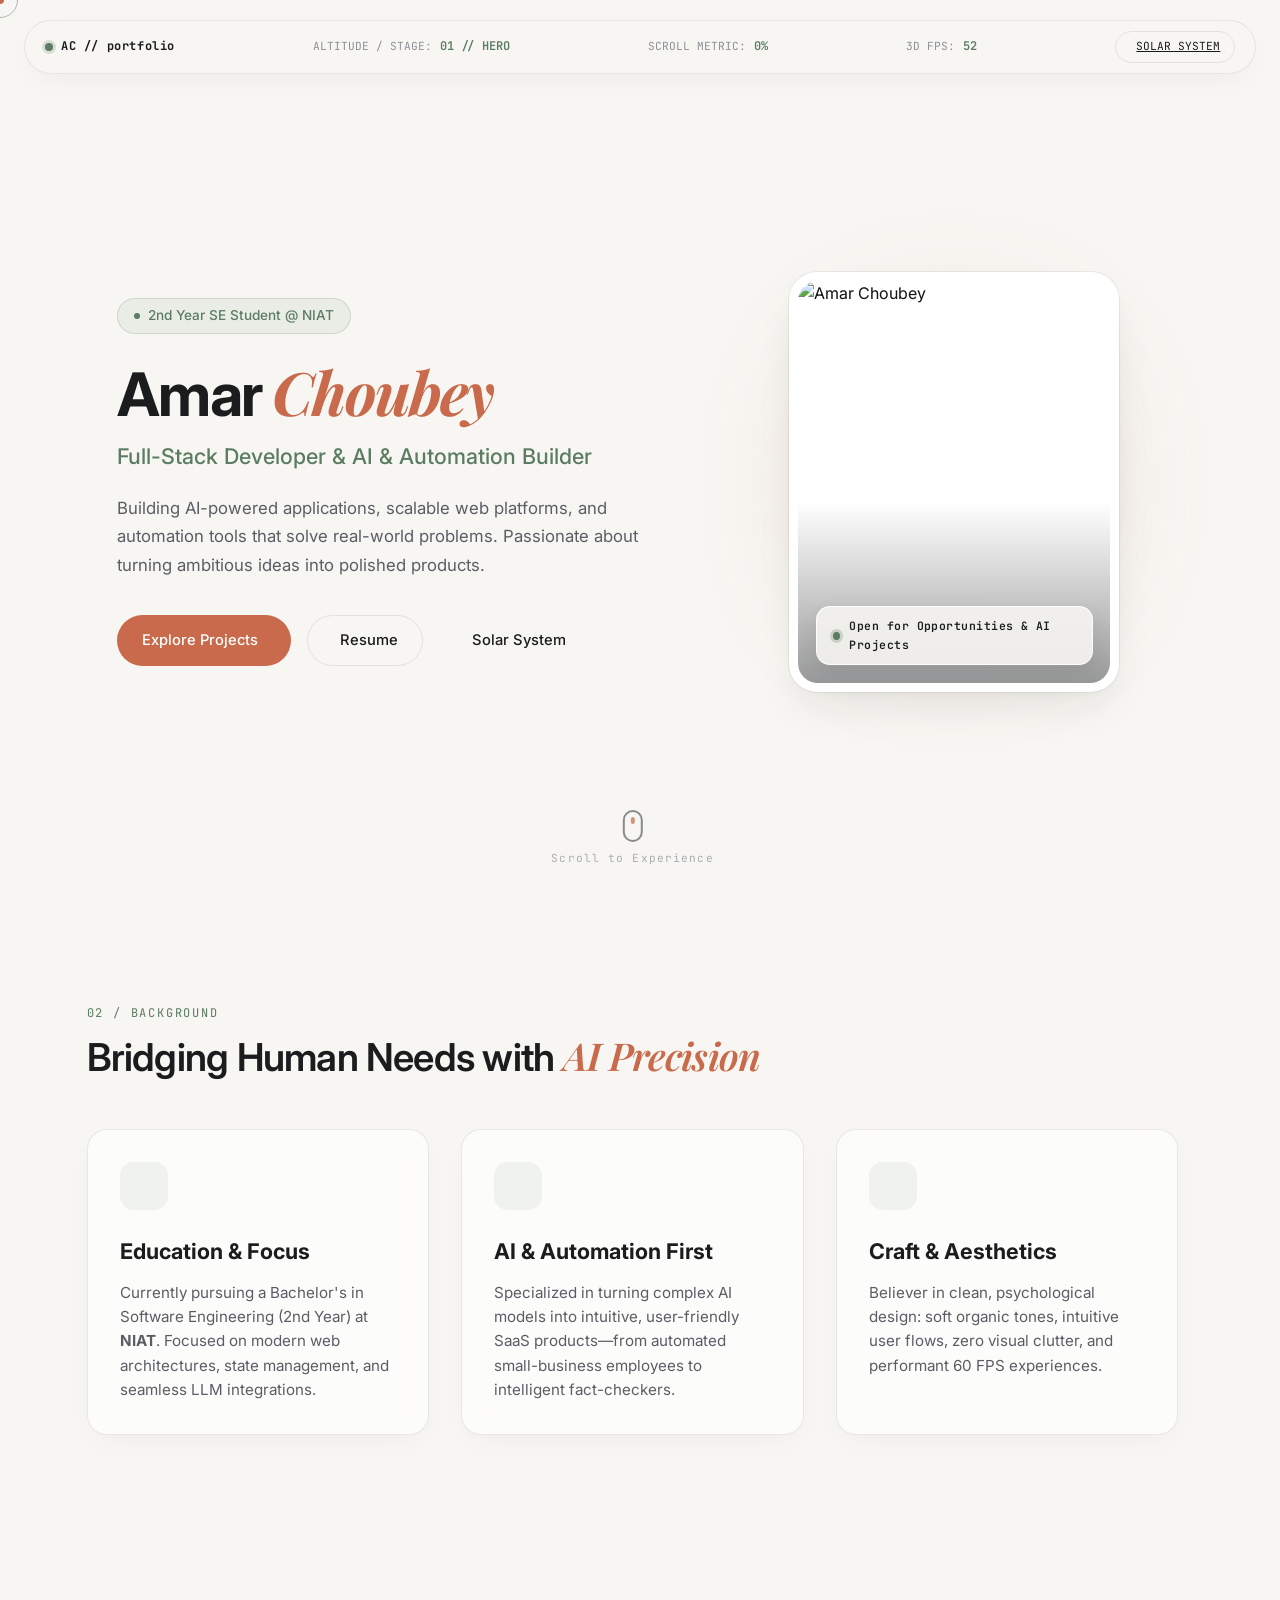
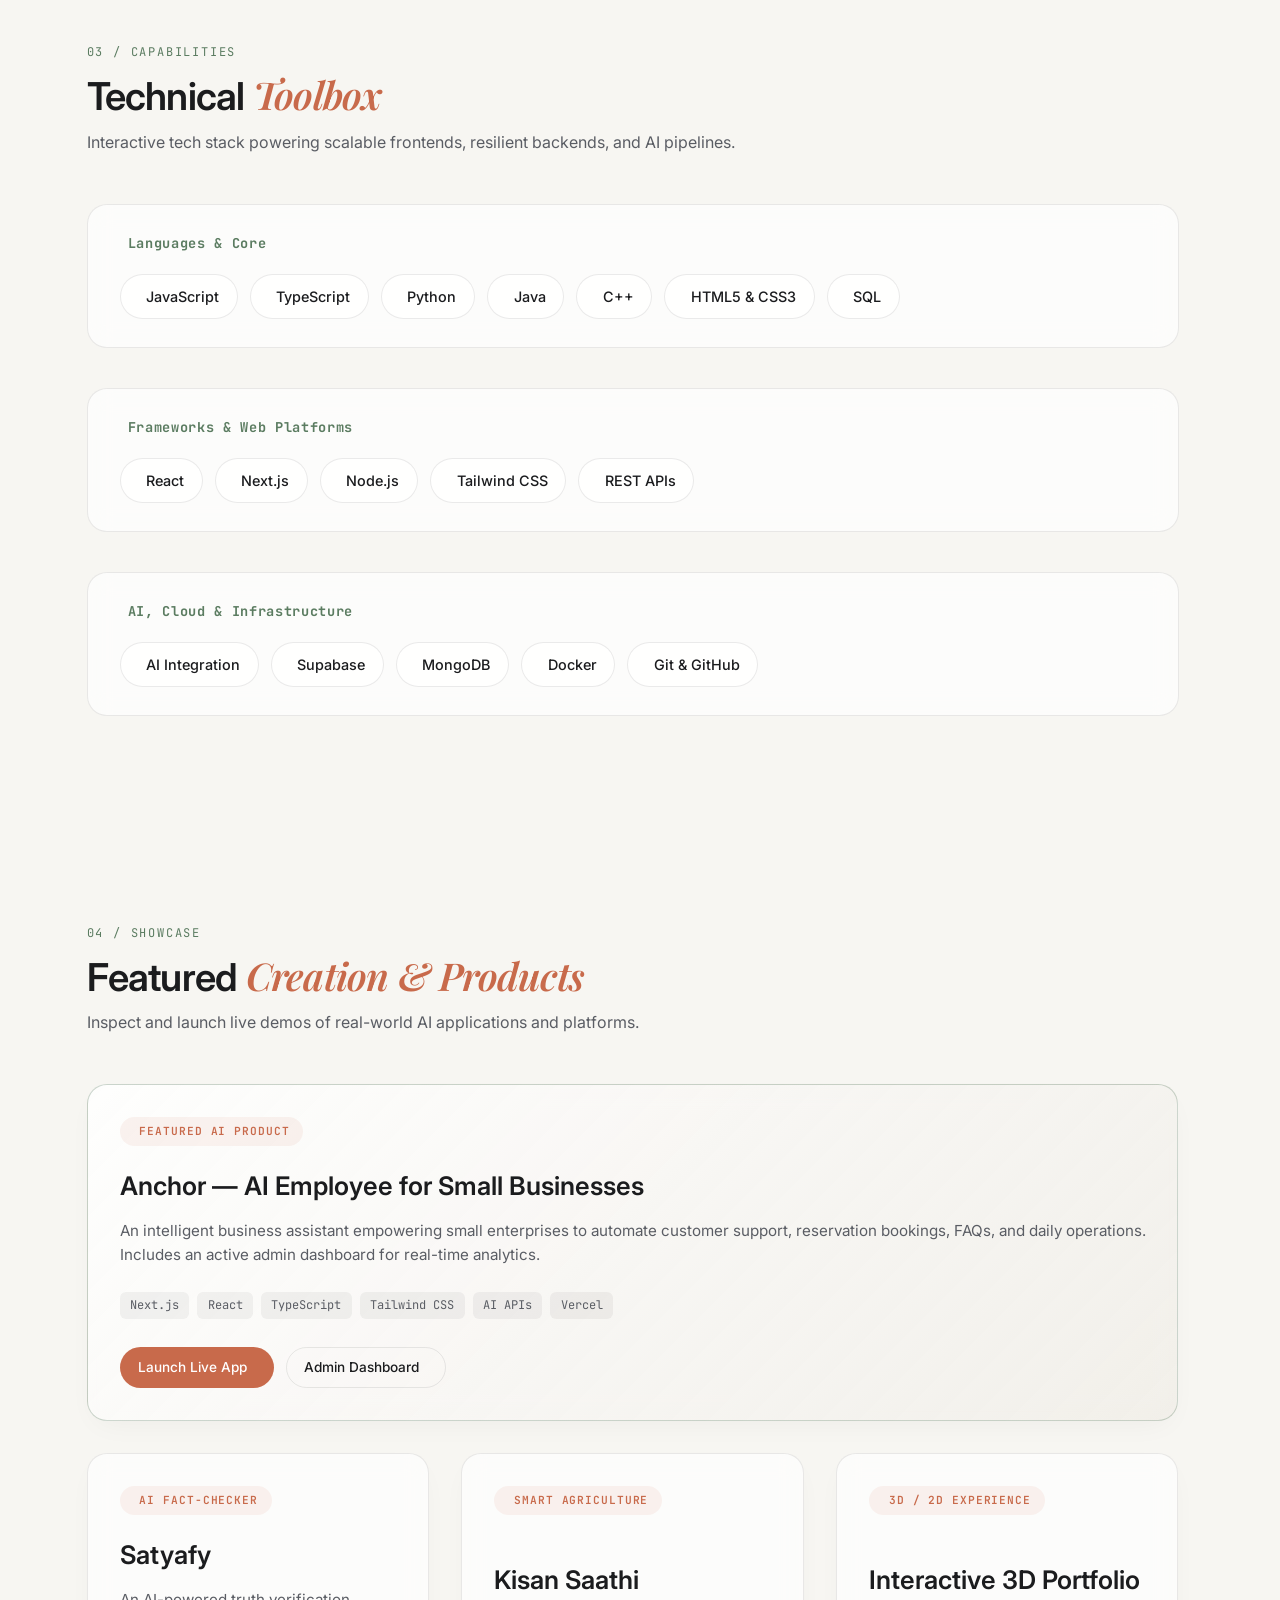
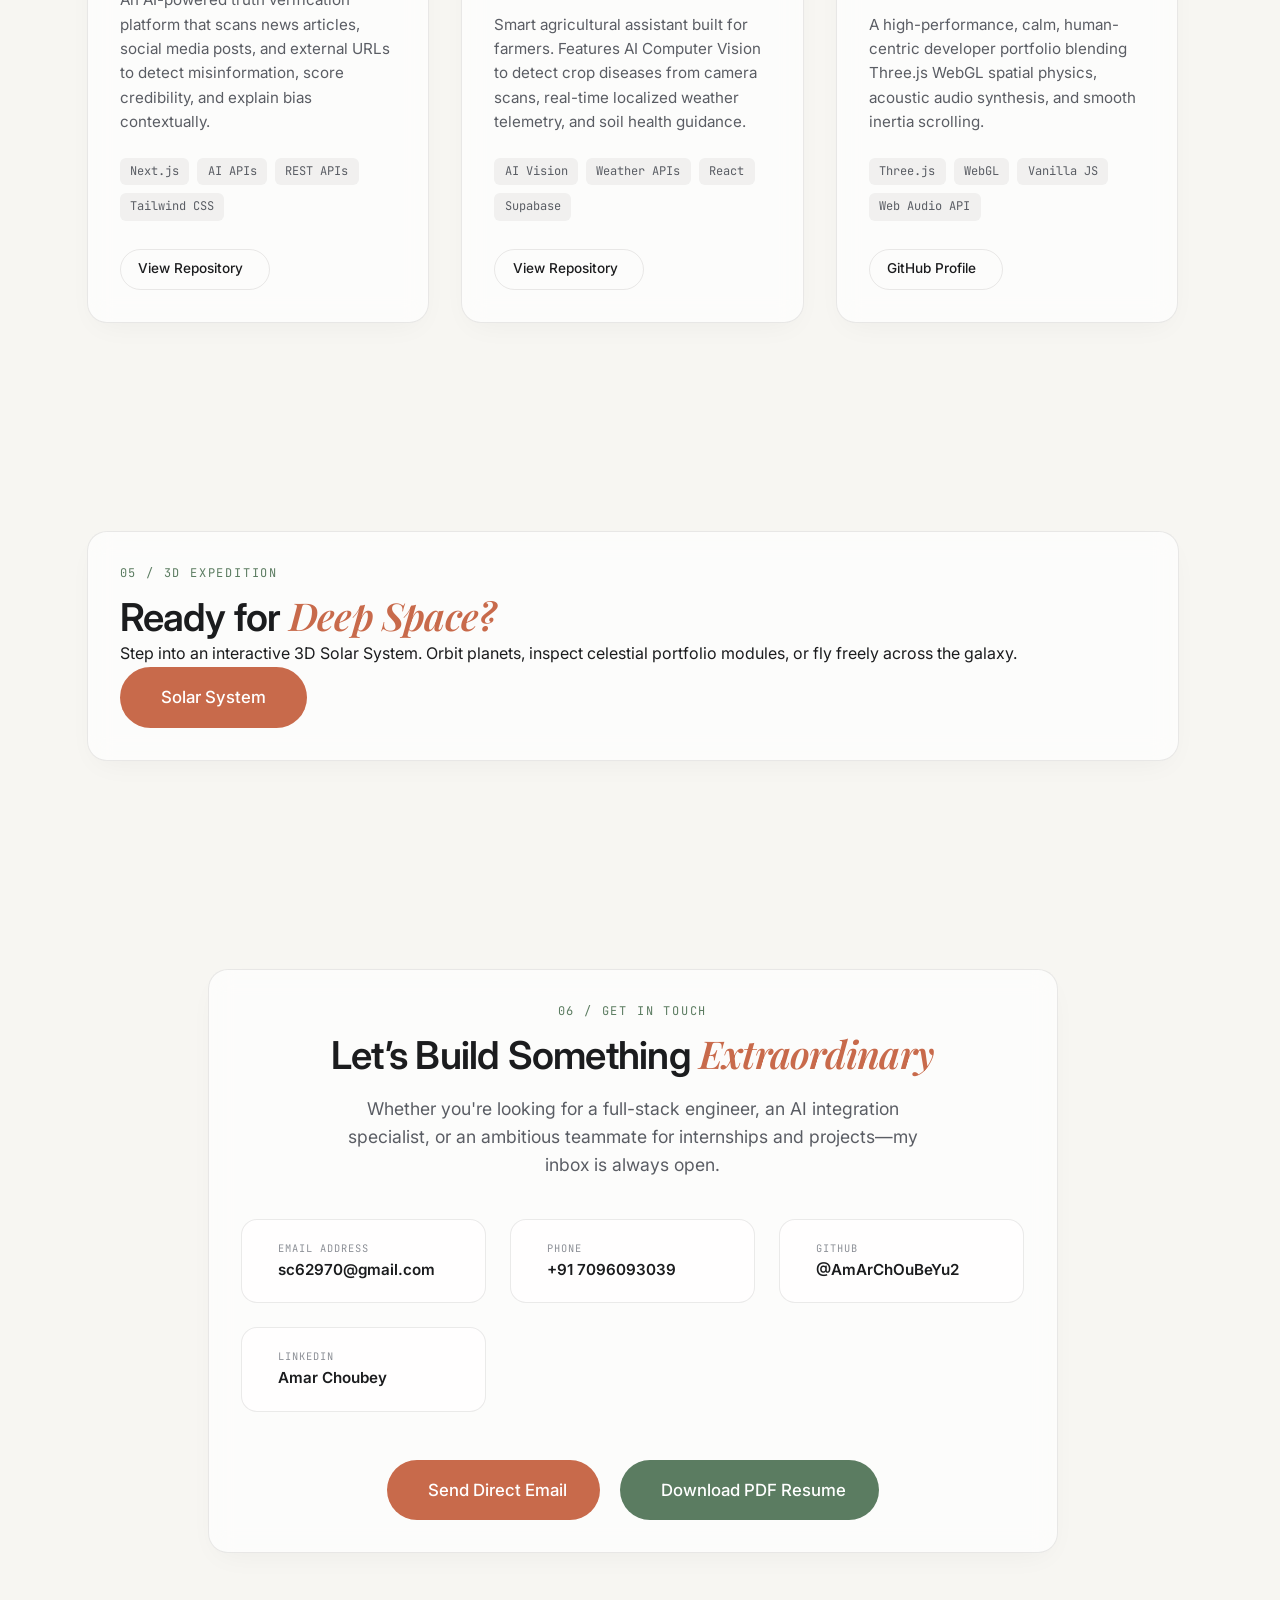
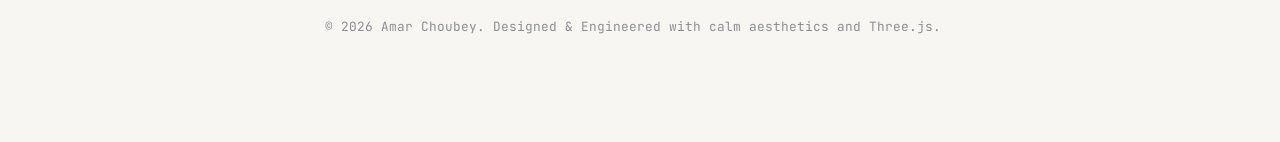
==== commit f545e84f: "Update audio behavior: restrict music to Solar System page, trigger play on first mousemove, handle " ====
--- a/index.html
+++ b/index.html
@@ -57,10 +57,6 @@
             <span id="hud-fps" class="hud-val">60</span>
         </div>
         <div class="hud-actions">
-            <button id="sound-toggle" class="hud-btn" title="Toggle Ambient Audio">
-                <i data-lucide="volume-2"></i>
-                <span id="sound-state">SOUND OFF</span>
-            </button>
             <a href="solar.html" class="hud-btn highlight-btn" title="Launch 3D Solar System">
                 <i data-lucide="sun"></i>
                 <span>SOLAR SYSTEM</span>
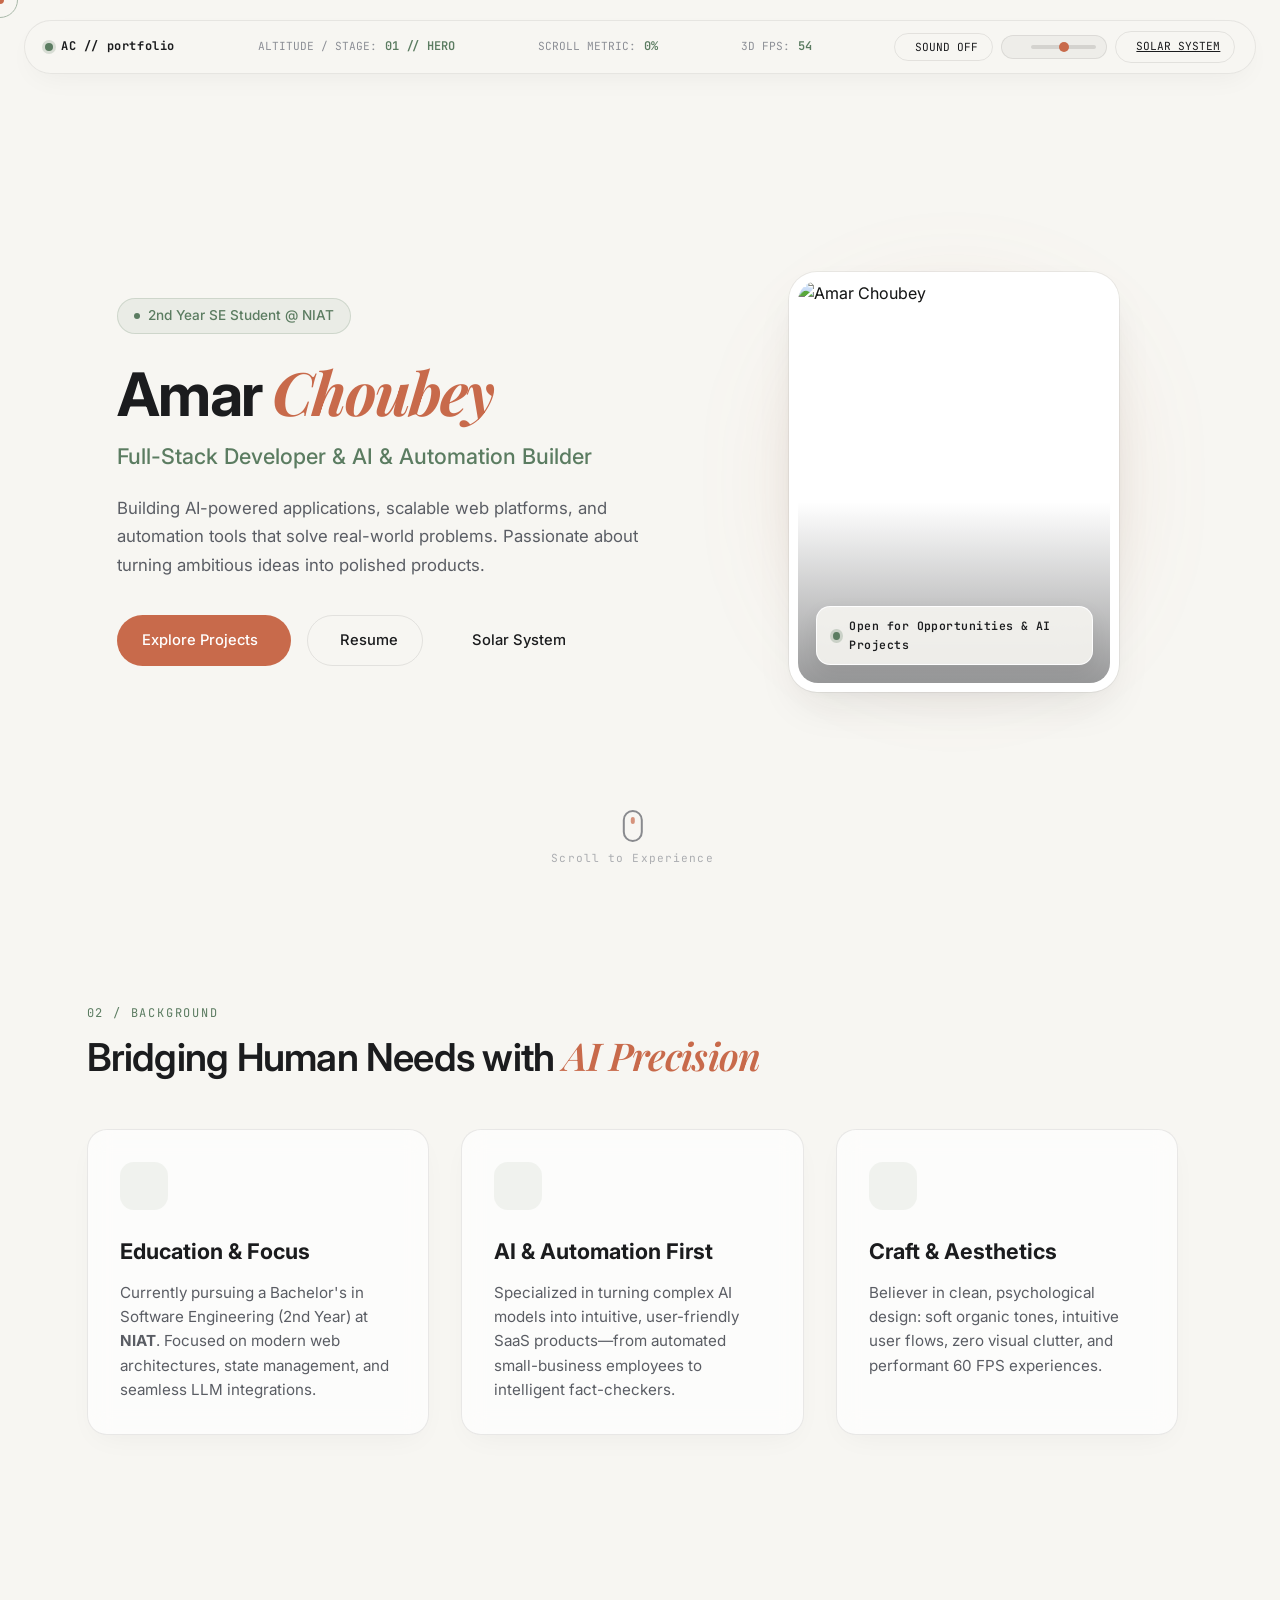
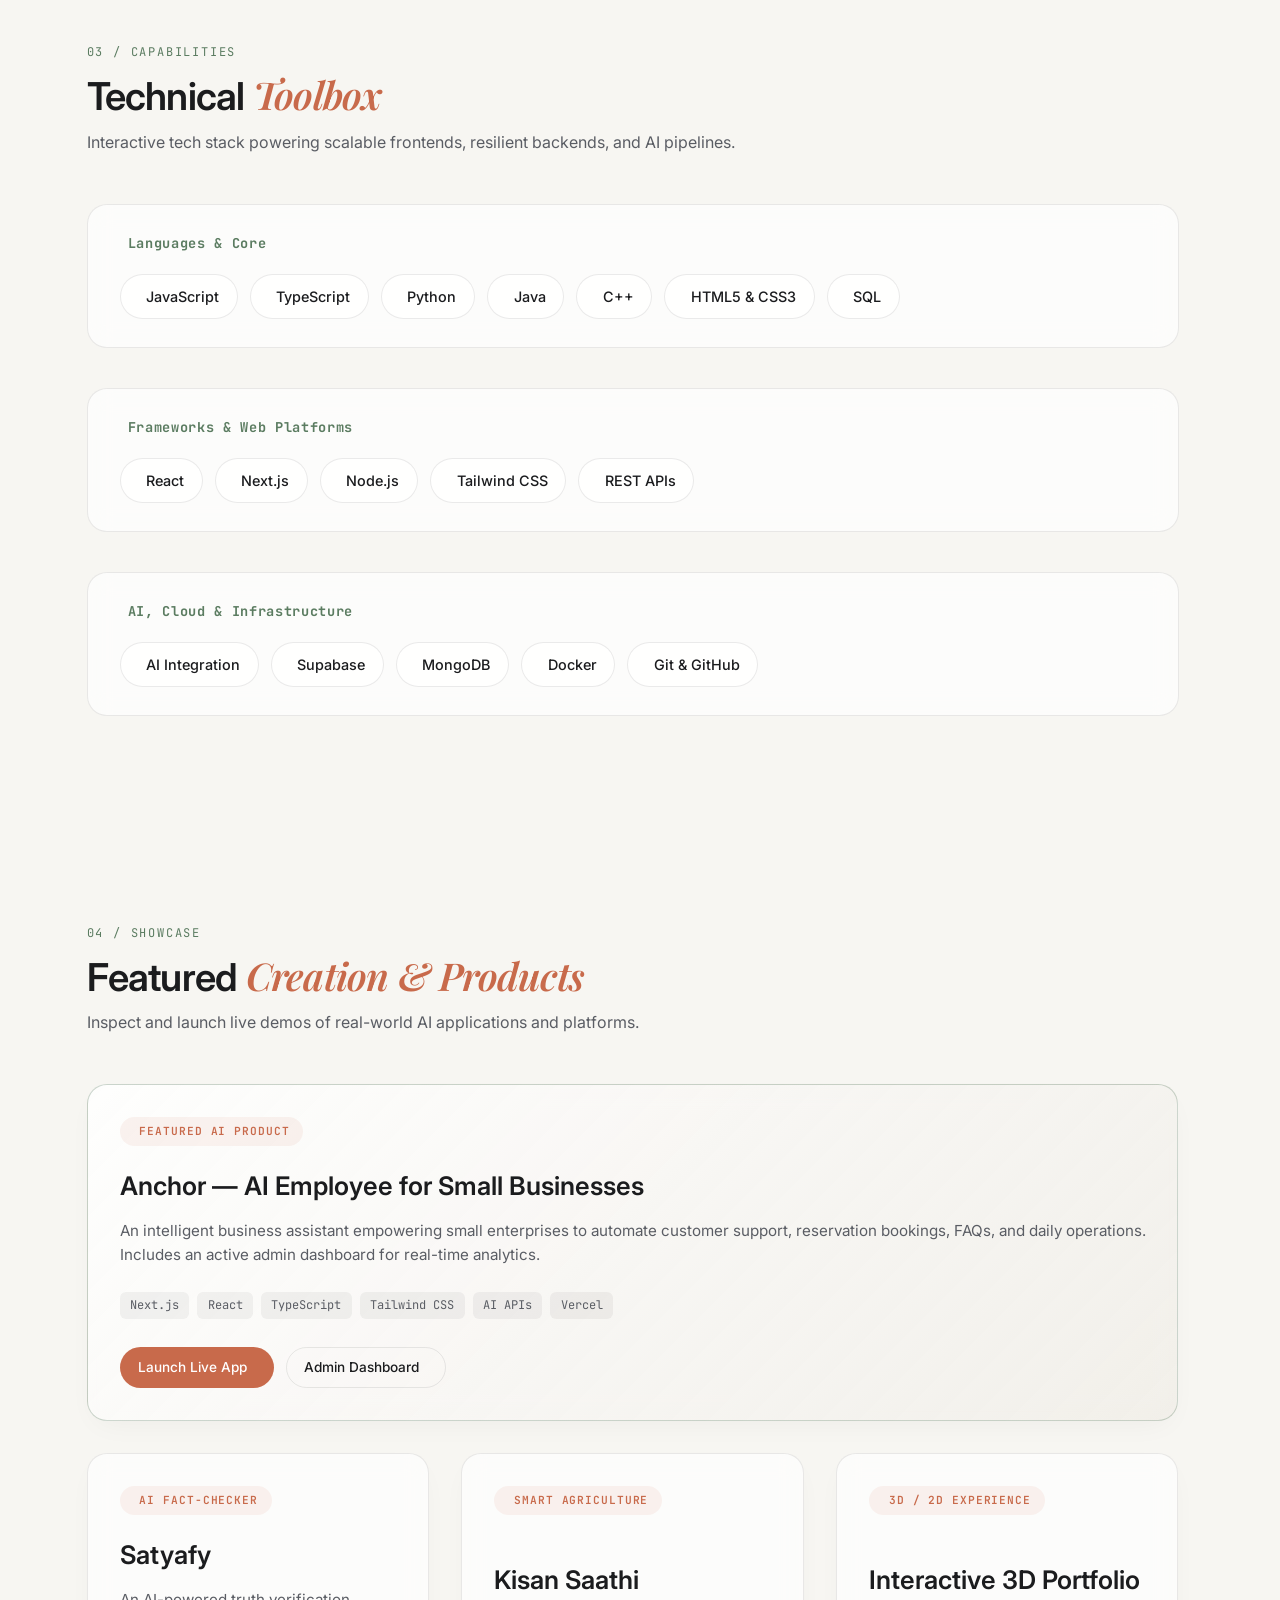
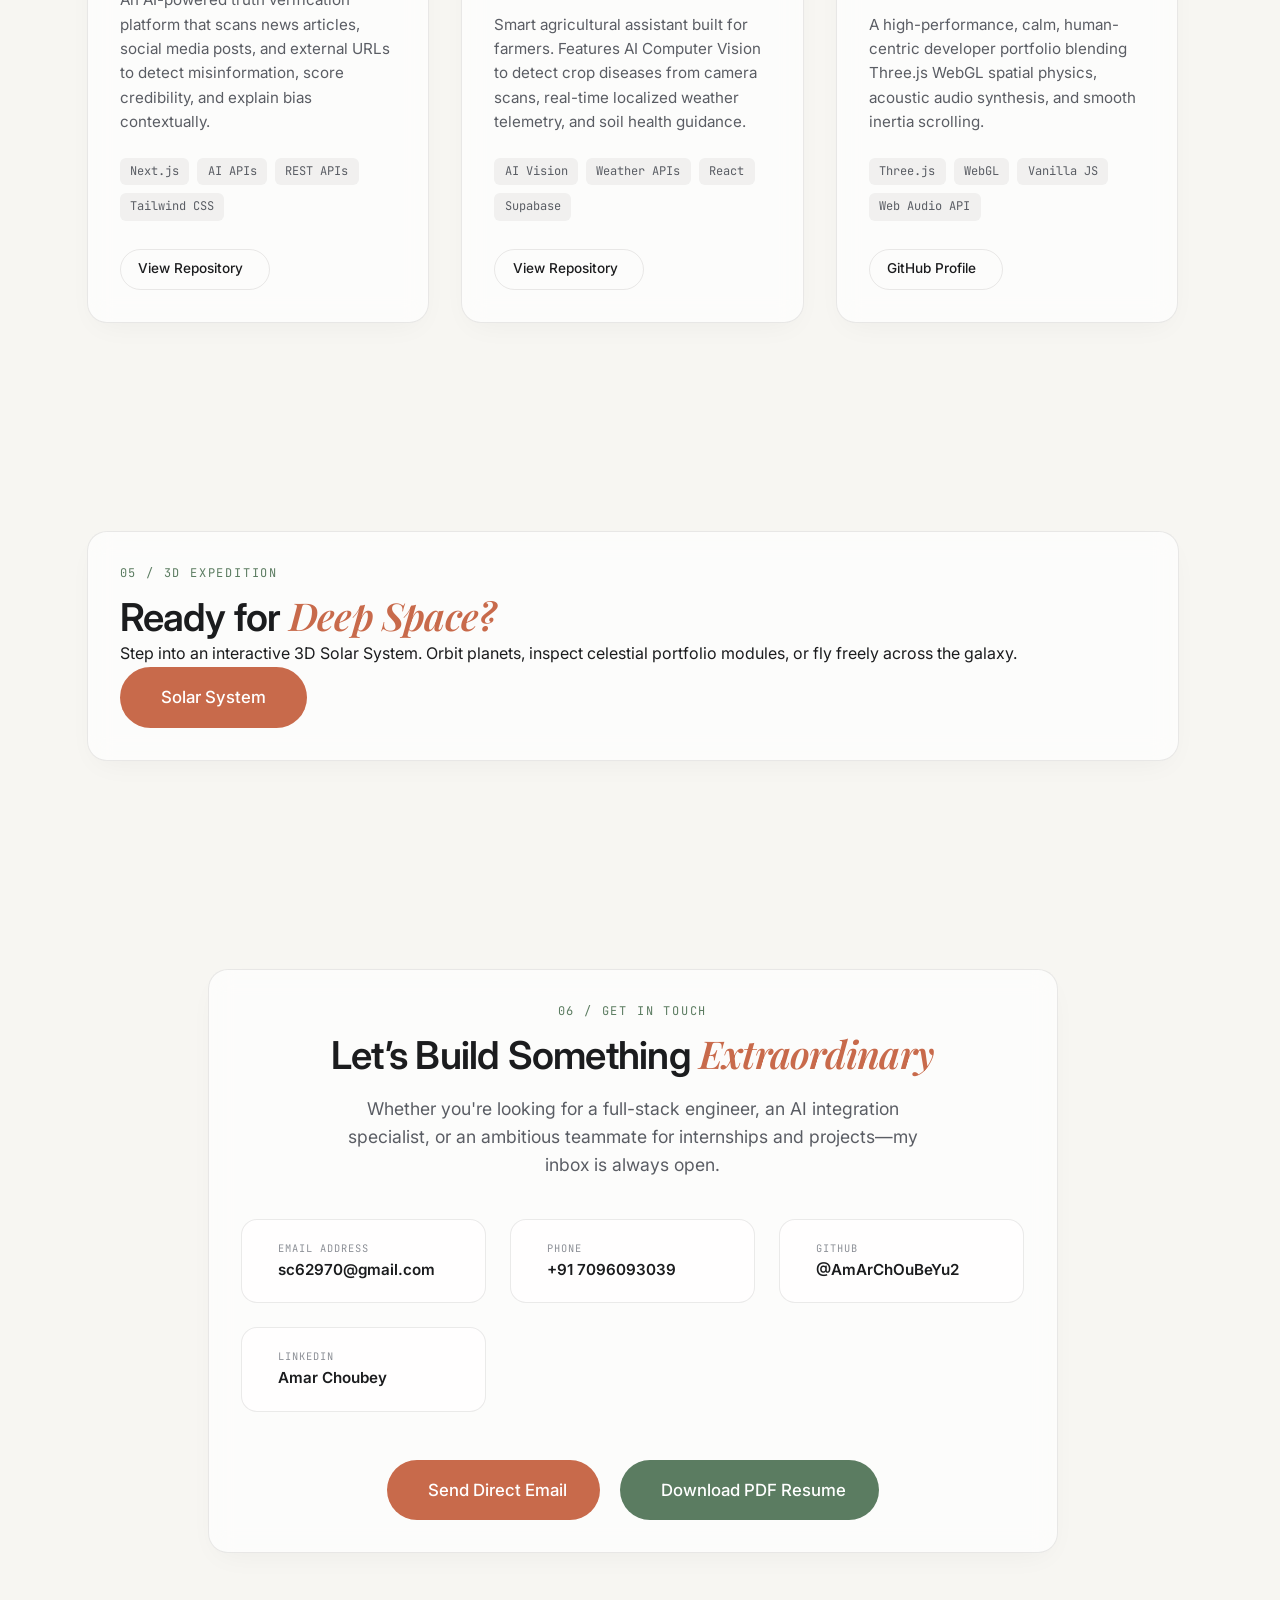
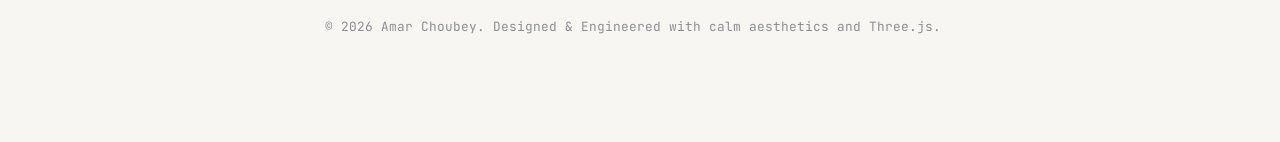
==== commit f2e3da36: "Switch audio tracks and add volume intensity controls: main page uses ambient organ synthesizer with" ====
--- a/index.html
+++ b/index.html
@@ -57,6 +57,16 @@
             <span id="hud-fps" class="hud-val">60</span>
         </div>
         <div class="hud-actions">
+            <div class="hud-audio-control">
+                <button id="sound-toggle" class="hud-btn" title="Toggle Ambient Organ Audio" aria-label="Toggle Ambient Audio">
+                    <i data-lucide="volume-2"></i>
+                    <span id="sound-state">SOUND OFF</span>
+                </button>
+                <div class="volume-slider-wrap" title="Sound Intensity / Volume">
+                    <i data-lucide="volume-1" class="vol-icon"></i>
+                    <input type="range" id="sound-volume" class="volume-slider" min="0" max="1" step="0.01" value="0.5" aria-label="Sound Intensity">
+                </div>
+            </div>
             <a href="solar.html" class="hud-btn highlight-btn" title="Launch 3D Solar System">
                 <i data-lucide="sun"></i>
                 <span>SOLAR SYSTEM</span>
--- a/css/style.css
+++ b/css/style.css
@@ -277,6 +277,72 @@
 }
 
 .hud-btn svg { width: 14px; height: 14px; }
+
+/* HUD Audio Controls & Volume Intensity Slider */
+.hud-audio-control, .solar-audio-control {
+    display: flex;
+    align-items: center;
+    gap: 0.5rem;
+}
+
+.volume-slider-wrap {
+    display: flex;
+    align-items: center;
+    gap: 0.35rem;
+    padding: 0.3rem 0.65rem;
+    background: rgba(27, 28, 30, 0.04);
+    border: 1px solid var(--border-subtle);
+    border-radius: 50px;
+    transition: var(--transition-smooth);
+}
+
+.volume-slider-wrap:hover {
+    border-color: var(--accent-sage);
+    background: rgba(91, 124, 97, 0.06);
+}
+
+.vol-icon {
+    width: 13px;
+    height: 13px;
+    color: var(--text-muted);
+}
+
+.volume-slider {
+    -webkit-appearance: none;
+    appearance: none;
+    width: 65px;
+    height: 4px;
+    background: rgba(27, 28, 30, 0.12);
+    border-radius: 4px;
+    outline: none;
+    cursor: pointer;
+    transition: background 0.2s ease;
+}
+
+.volume-slider::-webkit-slider-thumb {
+    -webkit-appearance: none;
+    appearance: none;
+    width: 10px;
+    height: 10px;
+    border-radius: 50%;
+    background: var(--accent-terracotta);
+    cursor: pointer;
+    transition: transform 0.15s ease, background 0.15s ease;
+}
+
+.volume-slider::-webkit-slider-thumb:hover {
+    transform: scale(1.3);
+    background: var(--accent-terracotta-hover);
+}
+
+.volume-slider::-moz-range-thumb {
+    width: 10px;
+    height: 10px;
+    border: none;
+    border-radius: 50%;
+    background: var(--accent-terracotta);
+    cursor: pointer;
+}
 
 /* Container & Sections */
 .container {
